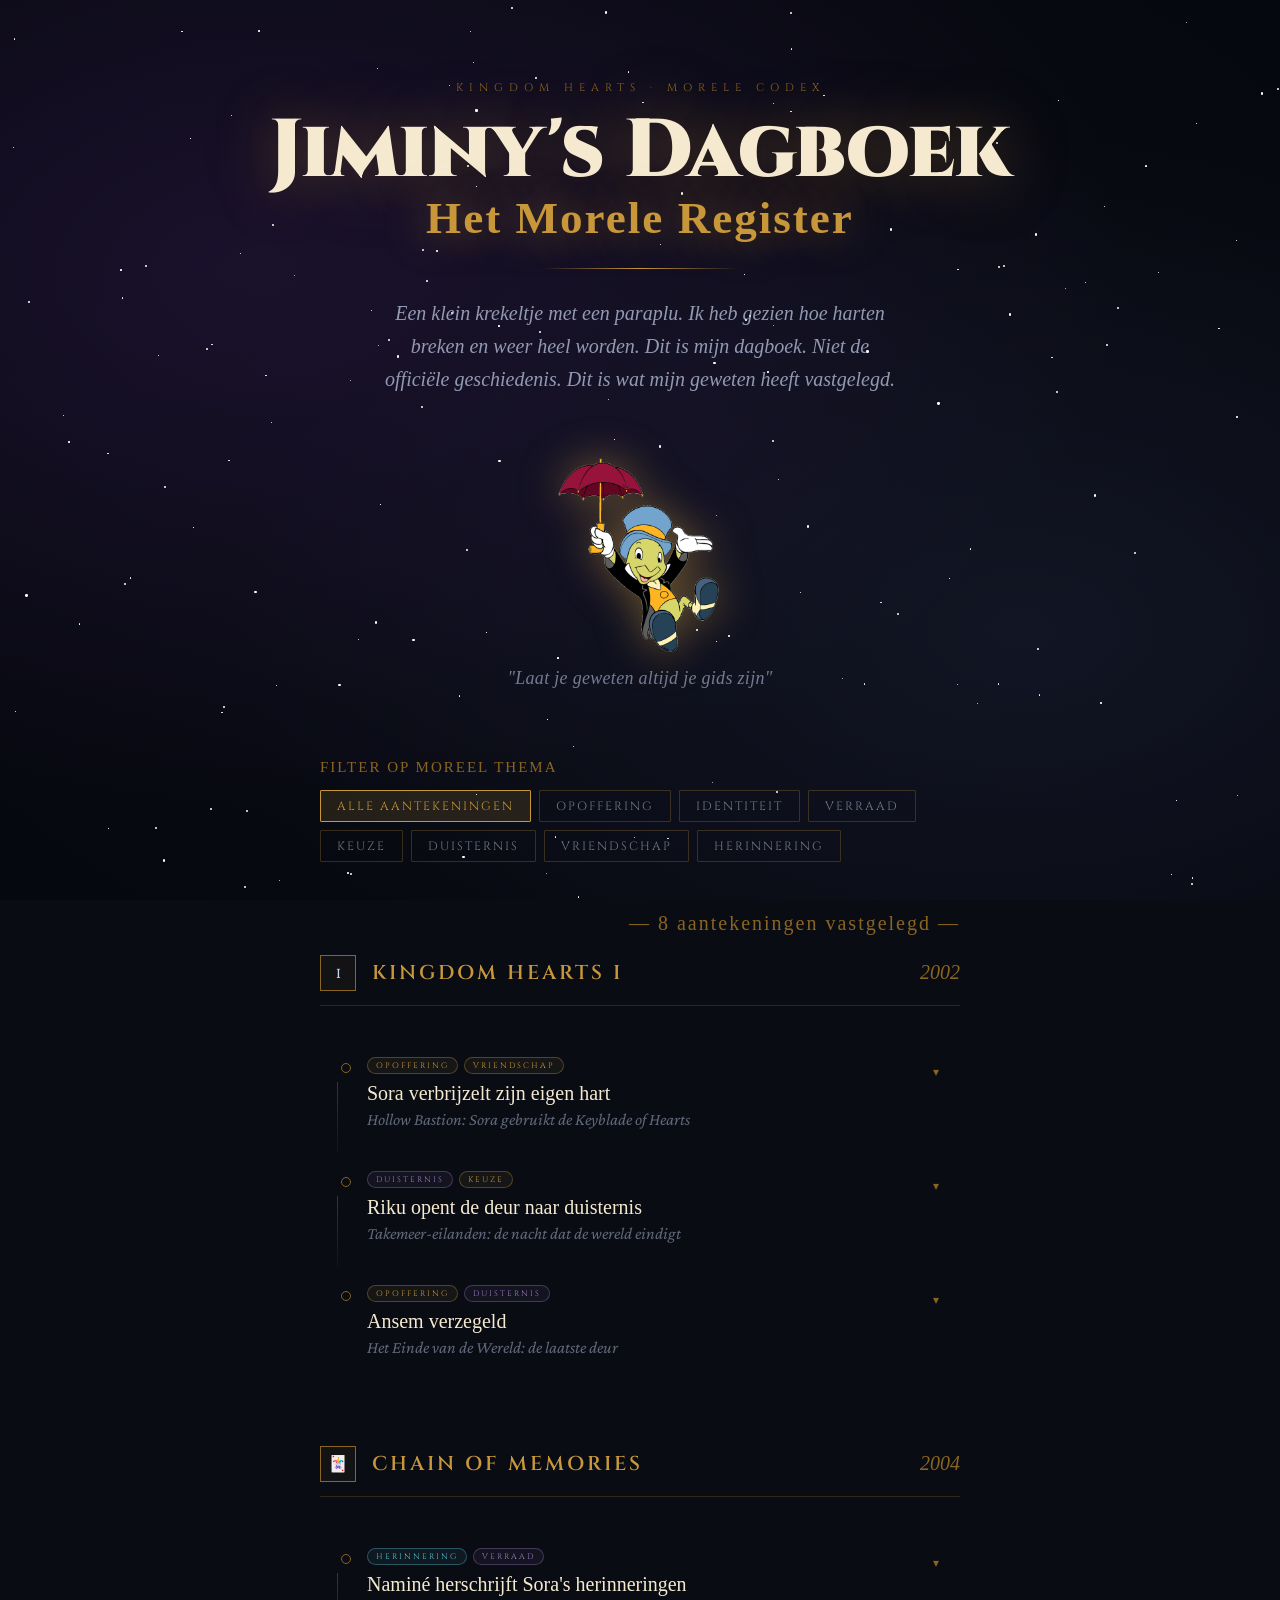
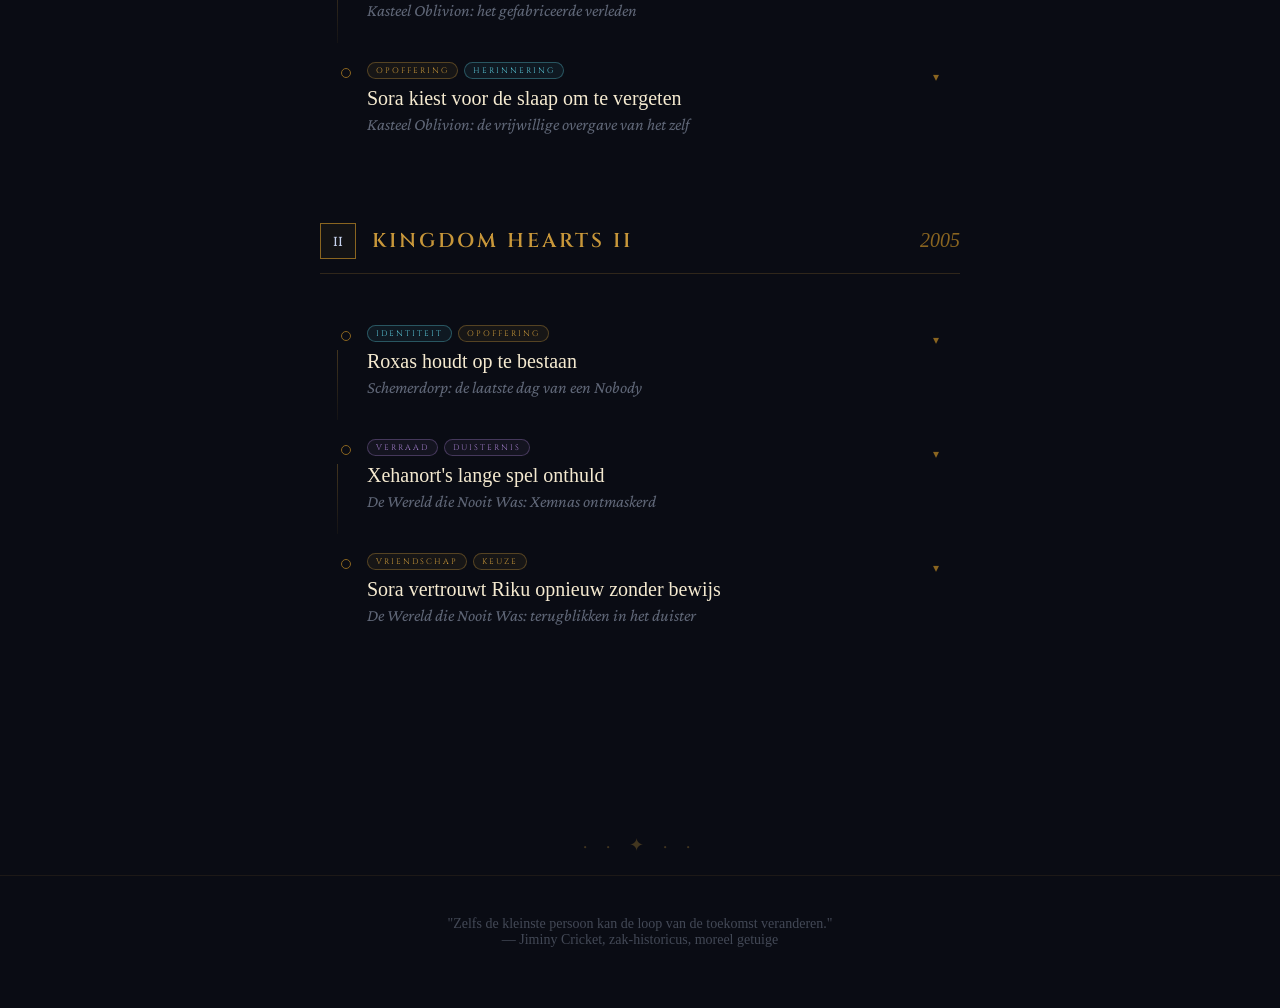
==== index.html @ d609609d "verbinding met pages + teksten aangepast" ====
<!DOCTYPE html>
<html lang="nl">
<head>
  <meta charset="UTF-8">
  <meta name="viewport" content="width=device-width, initial-scale=1.0">
  <title>Jiminy's Dagboek | Het Morele Register</title>
  <link rel="preconnect" href="https://fonts.googleapis.com" crossorigin>
  <link href="https://fonts.googleapis.com/css2?family=IM+Fell+English:ital@0;1&family=Cinzel:wght@400;600;900&family=Crimson+Pro:ital,wght@0,300;0,400;1,300;1,400&display=swap" rel="stylesheet">
  <link rel="stylesheet" href="stijl.css">
</head>
<body>

<!-- Sterrenveld -->
<div class="stars" id="stars" aria-hidden="true"></div>

<!-- Header -->
<header>
  <div class="header-deco">Kingdom Hearts · Morele Codex</div>
  <h1>Jiminy's Dagboek<em>Het Morele Register</em></h1>
  <div class="header-rule"></div>
  <p class="header-intro">
    Een klein krekeltje met een paraplu.
    Ik heb gezien hoe harten breken en weer heel worden.
    Dit is mijn dagboek. Niet de officiële geschiedenis. Dit is wat mijn geweten heeft vastgelegd.
  </p>
</header>

<!-- Jiminy figuur -->
<div class="jiminy-quote">
<img class="jiminy-figure" src="assets/jiminyumbrella.png" alt="Jiminy Cricket" aria-hidden="true">
  <p class="jiminy-speech">"Laat je geweten altijd je gids zijn"</p>
</div>

<!-- Filters -->
<nav class="filter-section" aria-label="Filter op moreel thema">
  <div class="filter-label" id="filter-label">Filter op moreel thema</div>
  <div class="filters" role="group" aria-labelledby="filter-label">
    <button class="filter-btn active" data-filter="all">Alle aantekeningen</button>
    <button class="filter-btn" data-filter="sacrifice">Opoffering</button>
    <button class="filter-btn" data-filter="identity">Identiteit</button>
    <button class="filter-btn" data-filter="betrayal">Verraad</button>
    <button class="filter-btn" data-filter="choice">Keuze</button>
    <button class="filter-btn" data-filter="darkness">Duisternis</button>
    <button class="filter-btn" data-filter="friendship">Vriendschap</button>
    <button class="filter-btn" data-filter="memory">Herinnering</button>
  </div>
</nav>

<!-- Tijdlijn -->
<main class="timeline-container">
  <div class="entry-count" id="entryCount" aria-live="polite"></div>

  <!-- ═══ KINGDOM HEARTS (2002) ═══ -->
  <section class="game-chapter" aria-label="Kingdom Hearts">
    <div class="game-title">
      <div class="game-icon" aria-hidden="true">I</div>
      <span class="game-name">Kingdom Hearts I</span>
      <span class="game-year">2002</span>
    </div>

    <article class="entry" data-tags="sacrifice,friendship,choice">
      <div class="entry-connector" aria-hidden="true"></div>
      <button class="entry-header" aria-expanded="false">
        <div class="entry-dot" aria-hidden="true"></div>
        <div class="entry-meta">
          <div class="entry-tags" aria-label="Thema's:">
            <span class="tag tag-sacrifice">Opoffering</span>
            <span class="tag tag-friendship">Vriendschap</span>
          </div>
          <div class="entry-title">Sora verbrijzelt zijn eigen hart</div>
          <div class="entry-subtitle">Hollow Bastion: Sora gebruikt de Keyblade of Hearts</div>
        </div>
        <div class="entry-arrow" aria-hidden="true">▾</div>
      </button>
      <div class="entry-body" hidden>
        <div class="entry-content">
          <blockquote class="journal-text">
            Hij deed het zonder aarzelen. Dreef het zwaard in zijn eigen borst
            om de harten binnenin te bevrijden, inclusief dat van Kairi.
            Ik kon hem niet tegenhouden, misschien had ik dat ook niet moeten proberen.
          </blockquote>
          <p class="analysis-label">Jiminy's morele analyse</p>
          <p class="analysis-text">
            De daad is een diepgaande omkering van het doel van de Keyblade. Het instrument van verovering
            dat tegen zijn eigen drager wordt gekeerd voor de bevrijding van anderen. Sora ruilt bewust
            zijn bestaan in voor het hart van Kairi, een keuze gedreven door liefde en niet door plicht.
            Er is geen aarzeling, wat op zichzelf al een morele uitspraak is. Wanneer geweten en gevoel
            perfect samenvallen, wordt overleg overbodig.
          </p>
          <div class="moral-weight">
            <span class="weight-label">Moreel gewicht</span>
            <div class="weight-bar-bg" role="progressbar" aria-valuenow="95" aria-valuemin="0" aria-valuemax="100" aria-label="Moreel gewicht: 95">
              <div class="weight-bar-fill" style="--weight: 95%"></div>
            </div>
            <span class="weight-value">95</span>
          </div>
        </div>
      </div>
    </article>

    <article class="entry" data-tags="darkness,choice,identity">
      <div class="entry-connector" aria-hidden="true"></div>
      <button class="entry-header" aria-expanded="false">
        <div class="entry-dot" aria-hidden="true"></div>
        <div class="entry-meta">
          <div class="entry-tags" aria-label="Thema's:">
            <span class="tag tag-darkness">Duisternis</span>
            <span class="tag tag-choice">Keuze</span>
          </div>
          <div class="entry-title">Riku opent de deur naar duisternis</div>
          <div class="entry-subtitle">Takemeer-eilanden: de nacht dat de wereld eindigt</div>
        </div>
        <div class="entry-arrow" aria-hidden="true">▾</div>
      </button>
      <div class="entry-body" hidden>
        <div class="entry-content">
          <blockquote class="journal-text">
            Hij wilde macht en de wereld voorbij zien. Maar willen en kiezen
            zijn verschillende dingen. Toen Riku die deur opende, overschreed hij een grens
            die geen enkele wens ongedaan kan maken.
          </blockquote>
          <p class="analysis-label">Jiminy's morele analyse</p>
          <p class="analysis-text">
            Riku's val is geen plotselinge corruptie, maar het gevolg van jarenlang gekoesterde afgunst
            en rusteloosheid. Hij gelooft oprecht dat hij beschermt wie hij liefheeft door
            sterk genoeg te worden om ertoe te doen. Kingdom Hearts stelt ons de vraag: is een daad slecht
            als de intentie liefde is? Riku's verhaal suggereert dat intentie de gevolgen niet vergoelijkt.
            De weg die gekozen wordt vormt de reiziger, ongeacht de bestemming die men voor ogen had.
          </p>
          <div class="moral-weight">
            <div class="weight-bar-bg" role="progressbar" aria-valuenow="82" aria-valuemin="0" aria-valuemax="100" aria-label="Moreel gewicht: 82">
              <div class="weight-bar-fill" style="--weight: 82%"></div>
            </div>
            <span class="weight-value">82</span>
          </div>
        </div>
      </div>
    </article>

    <article class="entry" data-tags="sacrifice,darkness">
      <div class="entry-connector" aria-hidden="true"></div>
      <button class="entry-header" aria-expanded="false">
        <div class="entry-dot" aria-hidden="true"></div>
        <div class="entry-meta">
          <div class="entry-tags" aria-label="Thema's:">
            <span class="tag tag-sacrifice">Opoffering</span>
            <span class="tag tag-darkness">Duisternis</span>
          </div>
          <div class="entry-title">Ansem verzegeld</div>
          <div class="entry-subtitle">Het Einde van de Wereld: de laatste deur</div>
        </div>
        <div class="entry-arrow" aria-hidden="true">▾</div>
      </button>
      <div class="entry-body" hidden>
        <div class="entry-content">
          <blockquote class="journal-text">
            Riku hield de deur van binnenuit vast zodat Sora en de Koning hem konden verzegelen.
            Ik zag hoe Sora zijn hand uitstak, maar hem niet kon redden. De deur sloot zich.
            Duisternis verzwolg hen beiden en toch was het een daad van licht.
          </blockquote>
          <p class="analysis-label">Jiminy's morele analyse</p>
          <p class="analysis-text">
            Het sluiten van de Deur naar Duisternis is een studie in verlossing door daad.
            Riku, wiens hele verhaal gekenmerkt werd door overgave aan het duister, verricht
            de zuiverste handeling van het verhaal: achterblijven zodat anderen kunnen leven.
            Mickey's aanwezigheid versterkt het thema zelfs in het diepste duister blijven
            kleine lichtjes branden. Opoffering heeft geen publiek nodig.
          </p>
          <div class="moral-weight">
            <span class="weight-label">Moreel gewicht</span>
            <div class="weight-bar-bg" role="progressbar" aria-valuenow="90" aria-valuemin="0" aria-valuemax="100" aria-label="Moreel gewicht: 90">
              <div class="weight-bar-fill" style="--weight: 90%"></div>
            </div>
            <span class="weight-value">90</span>
          </div>
        </div>
      </div>
    </article>
  </section>

  <!-- ═══ CHAIN OF MEMORIES (2004) ═══ -->
  <section class="game-chapter" aria-label="Chain of Memories">
    <div class="game-title">
      <div class="game-icon" aria-hidden="true">🃏</div>
      <span class="game-name">Chain of Memories</span>
      <span class="game-year">2004</span>
    </div>

    <article class="entry" data-tags="memory,identity,betrayal">
      <div class="entry-connector" aria-hidden="true"></div>
      <button class="entry-header" aria-expanded="false">
        <div class="entry-dot" aria-hidden="true"></div>
        <div class="entry-meta">
          <div class="entry-tags" aria-label="Thema's:">
            <span class="tag tag-memory">Herinnering</span>
            <span class="tag tag-betrayal">Verraad</span>
          </div>
          <div class="entry-title">Naminé herschrijft Sora's herinneringen</div>
          <div class="entry-subtitle">Kasteel Oblivion: het gefabriceerde verleden</div>
        </div>
        <div class="entry-arrow" aria-hidden="true">▾</div>
      </button>
      <div class="entry-body" hidden>
        <div class="entry-content">
          <blockquote class="journal-text">
            Mijn eigen dagboek is leeg. Pagina's die ik had gevuld, nu blanco.
            Ze had niet alleen zijn herinneringen meegenomen, maar ook de mijne.
            Een gewiste geschiedenis is een geschiedenis die nooit heeft bestaan.
            Of toch wel?
          </blockquote>
          <p class="analysis-label">Jiminy's morele analyse</p>
          <p class="analysis-text">
            Naminé's manipulatie stelt de donkerste vraag in Kingdom Hearts:
            als herinneringen het zelf definiëren, wat blijft er over wanneer ze worden vervalst?
            Sora's liefde voor Naminé voelt voor hem echt aan en is daarmee ook echt. De morele last
            ligt niet bij Sora, maar bij degenen die zijn vermogen tot vertrouwen als wapen gebruikten.
            Naminé koos hier zelf niet voor, wat schuld compliceert zonder haar te wissen.
          </p>
          <div class="moral-weight">
            <span class="weight-label">Moreel gewicht</span>
            <div class="weight-bar-bg" role="progressbar" aria-valuenow="88" aria-valuemin="0" aria-valuemax="100" aria-label="Moreel gewicht: 88">
              <div class="weight-bar-fill" style="--weight: 88%"></div>
            </div>
            <span class="weight-value">88</span>
          </div>
        </div>
      </div>
    </article>

    <article class="entry" data-tags="sacrifice,identity,memory">
      <div class="entry-connector" aria-hidden="true"></div>
      <button class="entry-header" aria-expanded="false">
        <div class="entry-dot" aria-hidden="true"></div>
        <div class="entry-meta">
          <div class="entry-tags" aria-label="Thema's:">
            <span class="tag tag-sacrifice">Opoffering</span>
            <span class="tag tag-memory">Herinnering</span>
          </div>
          <div class="entry-title">Sora kiest voor de slaap om te vergeten</div>
          <div class="entry-subtitle">Kasteel Oblivion: de vrijwillige overgave van het zelf</div>
        </div>
        <div class="entry-arrow" aria-hidden="true">▾</div>
      </button>
      <div class="entry-body" hidden>
        <div class="entry-content">
          <blockquote class="journal-text">
            Hij stemde ermee in. Wetende dat hij dit zou verliezen, mij zou verliezen,
            alles wat hij zojuist had doorleefd. Hij stemde ermee in, omdat het de enige
            manier was om terug te halen wat vroeger was afgenomen. Ik vind dat
            buitengewoon moedig. Of buitengewoon dwaas. Misschien allebei.
          </blockquote>
          <p class="analysis-label">Jiminy's morele analyse</p>
          <p class="analysis-text">
            Vrijwillig afstand doen van herinneringen en daarmee van identiteit om een
            eerdere versie van zichzelf te herstellen is een filosofisch paradox in het hart van
            Chain of Memories. Welke Sora verdient het te bestaan: degene die groeide door
            Kasteel Oblivion, of degene wiens oorspronkelijke banden worden hersteld?
            Sora's keuze impliceert dat gekozen relaties zwaarder wegen dan opgedane ervaringen.
            Dat wie we liefhebben meer telt dan wat we hebben doorstaan.
          </p>
          <div class="moral-weight">
            <span class="weight-label">Moreel gewicht</span>
            <div class="weight-bar-bg" role="progressbar" aria-valuenow="78" aria-valuemin="0" aria-valuemax="100" aria-label="Moreel gewicht: 78">
              <div class="weight-bar-fill" style="--weight: 78%"></div>
            </div>
            <span class="weight-value">78</span>
          </div>
        </div>
      </div>
    </article>
  </section>

  <!-- ═══ KINGDOM HEARTS II (2005) ═══ -->
  <section class="game-chapter" aria-label="Kingdom Hearts II">
    <div class="game-title">
      <div class="game-icon" aria-hidden="true">II</div>
      <span class="game-name">Kingdom Hearts II</span>
      <span class="game-year">2005</span>
    </div>

    <article class="entry" data-tags="identity,sacrifice,memory">
      <div class="entry-connector" aria-hidden="true"></div>
      <button class="entry-header" aria-expanded="false">
        <div class="entry-dot" aria-hidden="true"></div>
        <div class="entry-meta">
          <div class="entry-tags" aria-label="Thema's:">
            <span class="tag tag-identity">Identiteit</span>
            <span class="tag tag-sacrifice">Opoffering</span>
          </div>
          <div class="entry-title">Roxas houdt op te bestaan</div>
          <div class="entry-subtitle">Schemerdorp: de laatste dag van een Nobody</div>
        </div>
        <div class="entry-arrow" aria-hidden="true">▾</div>
      </button>
      <div class="entry-body" hidden>
        <div class="entry-content">
          <blockquote class="journal-text">
            Hij had een naam. Vrienden. Eén zomer. Een leven dat geen leugen was,
            ook al was het op een leugen gebouwd. En toen was het voorbij.
            Niet omdat hij de verkeerde keuze maakte, maar omdat Sora moest ontwaken.
          </blockquote>
          <p class="analysis-label">Jiminy's morele analyse</p>
          <p class="analysis-text">
            Roxas is de moreel meest ongemakkelijke figuur in ons verhaal, juist omdat hij
            onschuldig is. Hij vroeg er niet om geboren te worden, hij vroeg er niet om uitgewist te worden.
            Zijn ontbinding stelt een vraag die we nooit zouden kunnen beantwoorden:
            heeft een gecreëerd persoon gelijke rechten als een "echt" persoon?
            Roxas' zelfloze aanvaarding "Ik ben Sora's Nobody. Ik moet gaan."
            is ofwel diepgaand volwassen, ofwel het resultaat van een identiteit die zo volledig
            gekoloniseerd is door zijn oorsprong dat verzet hem nooit werkelijk ter beschikking stond.
          </p>
          <div class="moral-weight">
            <span class="weight-label">Moreel gewicht</span>
            <div class="weight-bar-bg" role="progressbar" aria-valuenow="93" aria-valuemin="0" aria-valuemax="100" aria-label="Moreel gewicht: 93">
              <div class="weight-bar-fill" style="--weight: 93%"></div>
            </div>
            <span class="weight-value">93</span>
          </div>
        </div>
      </div>
    </article>

    <article class="entry" data-tags="betrayal,darkness,identity">
      <div class="entry-connector" aria-hidden="true"></div>
      <button class="entry-header" aria-expanded="false">
        <div class="entry-dot" aria-hidden="true"></div>
        <div class="entry-meta">
          <div class="entry-tags" aria-label="Thema's:">
            <span class="tag tag-betrayal">Verraad</span>
            <span class="tag tag-darkness">Duisternis</span>
          </div>
          <div class="entry-title">Xehanort's lange spel onthuld</div>
          <div class="entry-subtitle">De Wereld die Nooit Was: Xemnas ontmaskerd</div>
        </div>
        <div class="entry-arrow" aria-hidden="true">▾</div>
      </button>
      <div class="entry-body" hidden>
        <div class="entry-content">
          <blockquote class="journal-text">
            Elk conflict, elke schaduw. Alle draden getrokken door dezelfde hand.
            Xehanort. Een man die menselijke harten als instrumenten behandelde
            en het wetenschap noemde. Het lot noemde. Ik noem het iets anders.
          </blockquote>
          <p class="analysis-label">Jiminy's morele analyse</p>
          <p class="analysis-text">
            Xehanort personificeert het gevaar van de ideoloog. Iemand die zo zeker is van
            zijn theorie over het universum dat individuele levens aanvaardbare bijkomende schade worden.
            Zijn experimenten op Ventus, Terra en Aqua, zijn orkestratie van de Keyblade-oorlog
            dit zijn geen daden van kwaad omwille van het kwaad, maar van absolute overtuiging.
            Kingdom Hearts betoogt consequent dat zekerheid zonder empathie de ware vorm van duisternis is.
          </p>
          <div class="moral-weight">
            <span class="weight-label">Moreel gewicht</span>
            <div class="weight-bar-bg" role="progressbar" aria-valuenow="97" aria-valuemin="0" aria-valuemax="100" aria-label="Moreel gewicht: 97">
              <div class="weight-bar-fill" style="--weight: 97%"></div>
            </div>
            <span class="weight-value">97</span>
          </div>
        </div>
      </div>
    </article>

    <article class="entry" data-tags="friendship,choice,sacrifice">
      <div class="entry-connector" aria-hidden="true"></div>
      <button class="entry-header" aria-expanded="false">
        <div class="entry-dot" aria-hidden="true"></div>
        <div class="entry-meta">
          <div class="entry-tags" aria-label="Thema's:">
            <span class="tag tag-friendship">Vriendschap</span>
            <span class="tag tag-choice">Keuze</span>
          </div>
          <div class="entry-title">Sora vertrouwt Riku opnieuw zonder bewijs</div>
          <div class="entry-subtitle">De Wereld die Nooit Was: terugblikken in het duister</div>
        </div>
        <div class="entry-arrow" aria-hidden="true">▾</div>
      </button>
      <div class="entry-body" hidden>
        <div class="entry-content">
          <blockquote class="journal-text">
            Hij herkende Riku, zelfs in het gezicht van Ansem.
            Niet met zijn ogen. Met zijn hart. Ik heb nog nooit iets meegemaakt
            dat tegelijk zo eenvoudig en zo moeilijk was.
          </blockquote>
          <p class="analysis-label">Jiminy's morele analyse</p>
          <p class="analysis-text">
            Sora's herkenning van Riku gehuld in Ansem's gedaante, op de plek van
            uiterste duisternis is de culminatie van de centrale morele stelling in ons verhaal.
            Het hart ziet wat de ogen niet kunnen zien. Het is een pleidooi voor
            vertrouwen als morele daad op zich, los van bewijs.
            In een verhaal vol manipulatie, valse schijn en gefabriceerde identiteiten
            wordt de keuze om in iemand te geloven neergezet als de hoogste uiting van licht.
          </p>
          <div class="moral-weight">
            <span class="weight-label">Moreel gewicht</span>
            <div class="weight-bar-bg" role="progressbar" aria-valuenow="72" aria-valuemin="0" aria-valuemax="100" aria-label="Moreel gewicht: 72">
              <div class="weight-bar-fill" style="--weight: 72%"></div>
            </div>
            <span class="weight-value">72</span>
          </div>
        </div>
      </div>
    </article>

  </section>

</main>

<div class="scroll-bottom" aria-hidden="true">· · ✦ · ·</div>

<footer>
  <p class="footer-text">
    "Zelfs de kleinste persoon kan de loop van de toekomst veranderen."<br>
    — Jiminy Cricket, zak-historicus, moreel getuige
  </p>
</footer>

<script>
  // ─── STERRENVELD ───
  const starsEl = document.getElementById('stars');
  const fragment = document.createDocumentFragment();

  for (let i = 0; i < 160; i++) {
    const star = document.createElement('div');
    star.className = 'star';
    const size = Math.random() * 2 + 0.5;
    star.style.cssText = [
      `left: ${Math.random() * 100}%`,
      `top: ${Math.random() * 100}%`,
      `width: ${size}px`,
      `height: ${size}px`,
      `--d: ${(Math.random() * 4 + 2).toFixed(1)}s`,
      `--delay: ${(Math.random() * 6).toFixed(1)}s`,
      `--min: ${(Math.random() * 0.15 + 0.03).toFixed(2)}`,
      `--max: ${(Math.random() * 0.6 + 0.2).toFixed(2)}`,
    ].join(';');
    fragment.appendChild(star);
  }
  starsEl.appendChild(fragment);

  // ─── TELLER: automatisch tellen bij laden ───
  const allEntries = document.querySelectorAll('.entry');
  document.getElementById('entryCount').textContent =
    `— ${allEntries.length} aantekeningen vastgelegd —`;

  // ─── ACCORDION ───
  document.querySelectorAll('.entry-header').forEach(header => {
    header.addEventListener('click', () => {
      const entry = header.closest('.entry');
      const body  = entry.querySelector('.entry-body');
      const isOpen = entry.classList.contains('open');

      // Sluit alle andere open entries
      document.querySelectorAll('.entry.open').forEach(openEntry => {
        openEntry.classList.remove('open');
        openEntry.querySelector('.entry-header').setAttribute('aria-expanded', 'false');
        openEntry.querySelector('.entry-body').hidden = true;
      });

      // Zet de geklikte entry aan of uit
      if (!isOpen) {
        entry.classList.add('open');
        header.setAttribute('aria-expanded', 'true');
        body.hidden = false;
      }
    });
  });

  // ─── SCROLL REVEAL ───
  const observer = new IntersectionObserver((entries) => {
    entries.forEach((e, i) => {
      if (e.isIntersecting) {
        setTimeout(() => e.target.classList.add('visible'), i * 80);
        observer.unobserve(e.target);
      }
    });
  }, { threshold: 0.1, rootMargin: '0px 0px -30px 0px' });

  allEntries.forEach(e => observer.observe(e));

  // ─── FILTERS ───
  const themaLabels = {
    sacrifice:  'opoffering',
    identity:   'identiteit',
    betrayal:   'verraad',
    choice:     'keuze',
    darkness:   'duisternis',
    friendship: 'vriendschap',
    memory:     'herinnering',
  };

  document.querySelectorAll('.filter-btn').forEach(btn => {
    btn.addEventListener('click', () => {
      document.querySelectorAll('.filter-btn').forEach(b => b.classList.remove('active'));
      btn.classList.add('active');

      const filter = btn.dataset.filter;
      let count = 0;

      allEntries.forEach(entry => {
        const tags = entry.dataset.tags.split(',');
        const show = filter === 'all' || tags.includes(filter);
        entry.hidden = !show;
        if (show) {
          count++;
        } else {
          // Sluit verborgen entries netjes af
          entry.classList.remove('open');
          entry.querySelector('.entry-header').setAttribute('aria-expanded', 'false');
          entry.querySelector('.entry-body').hidden = true;
        }
      });

      document.getElementById('entryCount').textContent = filter === 'all'
        ? `— ${count} aantekeningen vastgelegd —`
        : `— ${count} aantekening${count === 1 ? '' : 'en'} over thema: ${themaLabels[filter]} —`;
    });
  });
</script>
</body>
</html>
---- stijl.css ----
/* ═══════════════════════════════════════
   Jiminy's Dagboek — Het Morele Register
   Stylesheet
   ═══════════════════════════════════════ */

/* ─── CSS VARIABELEN ─── */
:root {
  /* Kleuren */
  --ink:               #1a1409;
  --parchment:         #f5ead0;
  --parchment-dark:    #e8d9b5;
  --parchment-shadow:  #c9b48a;
  --night:             #0a0c14;
  --deep:              #0f1220;
  --midnight:          #141828;
  --starlight:         #c8d4f0;

  /* Goud (kleur + RGB voor alpha-gebruik) */
  --gold:              #c8973a;
  --gold-dim:          #8a6520;
  --gold-rgb:          200, 151, 58;
  --light-gold:        rgba(200, 151, 58, 0.15);

  /* Thema-accentkleuren (kleur + RGB voor alpha-gebruik) */
  --aqua:              #5bc8d8;
  --aqua-rgb:          91, 200, 216;
  --violet:            #a07cc8;
  --violet-rgb:        160, 124, 200;

  /* Overig */
  --accent-red:        #8b2020;
  --scroll-width:      680px;
}

/* ─── RESET ─── */
*, *::before, *::after {
  margin: 0;
  padding: 0;
  box-sizing: border-box;
}

html {
  scroll-behavior: smooth;
}

body {
  background-color: var(--night);
  color: var(--starlight);
  font-family: 'Crimson Pro', Georgia, serif;
  min-height: 100vh;
  overflow-x: hidden;
}

/* ─── STERRENVELD ACHTERGROND ─── */
body::before {
  content: '';
  position: fixed;
  inset: 0;
  background:
    radial-gradient(ellipse at 20% 30%, rgba(61, 31, 94, 0.35) 0%, transparent 60%),
    radial-gradient(ellipse at 80% 70%, rgba(20, 24, 40, 0.8)  0%, transparent 55%),
    radial-gradient(ellipse at 50% 50%, #0a0c14 0%, #06080f 100%);
  pointer-events: none;
  z-index: 0;
}

.stars {
  position: fixed;
  inset: 0;
  pointer-events: none;
  z-index: 0;
  overflow: hidden;
}

.star {
  position: absolute;
  border-radius: 50%;
  background: white;
  animation: twinkle var(--d, 3s) ease-in-out infinite alternate;
  animation-delay: var(--delay, 0s);
}

@keyframes twinkle {
  from { opacity: var(--min, 0.1); transform: scale(1); }
  to   { opacity: var(--max, 0.8); transform: scale(1.3); }
}

/* ─── HEADER ─── */
header {
  position: relative;
  z-index: 10;
  text-align: center;
  padding: 80px 20px 60px;
}

.header-deco {
  font-family: 'Cinzel', serif;
  font-size: 11px;
  letter-spacing: 6px;
  color: var(--gold-dim);
  text-transform: uppercase;
  margin-bottom: 18px;
  opacity: 0;
  animation: fadeUp 1s ease 0.3s forwards;
}

h1 {
  font-family: 'Cinzel', serif;
  font-weight: 900;
  font-size: clamp(42px, 8vw, 82px);
  line-height: 0.95;
  letter-spacing: -1px;
  color: var(--parchment);
  text-shadow:
    0 0 60px  rgba(var(--gold-rgb), 0.4),
    0 0 120px rgba(var(--gold-rgb), 0.15);
  opacity: 0;
  animation: fadeUp 1.2s ease 0.5s forwards;
}

h1 em {
  font-family: 'IM Fell English', serif;
  font-style: normal;
  font-size: 0.55em;
  display: block;
  color: var(--gold);
  letter-spacing: 2px;
  margin-top: 6px;
  text-shadow: 0 0 40px rgba(var(--gold-rgb), 0.6);
}

.header-rule {
  width: 200px;
  height: 1px;
  background: linear-gradient(90deg, transparent, var(--gold), transparent);
  margin: 28px auto;
  opacity: 0;
  animation: fadeUp 1s ease 0.9s forwards;
}

.header-intro {
  max-width: 520px;
  margin: 0 auto;
  font-family: 'IM Fell English', serif;
  font-style: italic;
  font-size: 20px;
  line-height: 1.65;
  color: rgba(200, 212, 240, 0.7);
  opacity: 0;
  animation: fadeUp 1s ease 1.1s forwards;
}

/* ─── JIMINY FIGUUR ─── */
.jiminy-quote {
  position: relative;
  z-index: 10;
  max-width: 520px;
  margin: 0 auto 70px;
  text-align: center;
  padding: 0 20px;
  opacity: 0;
  animation: fadeUp 1s ease 1.4s forwards;
}

.jiminy-figure {
  display: block;
  width: auto;
  height: 200px;
  margin: 0 auto 12px;
  object-fit: contain;
  filter: drop-shadow(0 0 20px rgba(var(--gold-rgb), 0.5));
  animation: float 4s ease-in-out infinite;
}

@keyframes float {
  0%, 100% { transform: translateY(0); }
  50%       { transform: translateY(-8px); }
}

.jiminy-speech {
  font-family: 'IM Fell English', serif;
  font-style: italic;
  font-size: 18px;
  color: rgba(200, 212, 240, 0.55);
  letter-spacing: 0.3px;
}

/* ─── FILTERBALK ─── */
.filter-section {
  position: relative;
  z-index: 10;
  max-width: var(--scroll-width);
  margin: 0 auto 50px;
  padding: 0 20px;
  opacity: 0;
  animation: fadeUp 1s ease 1.6s forwards;
}

.filter-label {
  font-family: 'IM Fell English', serif;
  font-size: 15px;
  letter-spacing: 2px;
  color: var(--gold-dim);
  text-transform: uppercase;
  margin-bottom: 14px;
}

.filters {
  display: flex;
  flex-wrap: wrap;
  gap: 8px;
}

.filter-btn {
  background: transparent;
  border: 1px solid rgba(var(--gold-rgb), 0.25);
  color: rgba(200, 212, 240, 0.55);
  font-family: 'Cinzel', serif;
  font-size: 12px;
  letter-spacing: 2px;
  text-transform: uppercase;
  padding: 7px 16px;
  cursor: pointer;
  transition: all 0.25s ease;
  border-radius: 1px;
}

.filter-btn:hover,
.filter-btn.active {
  background: var(--light-gold);
  border-color: var(--gold);
  color: var(--gold);
}

/* ─── TIJDLIJN ─── */
.timeline-container {
  position: relative;
  z-index: 10;
  max-width: var(--scroll-width);
  margin: 0 auto;
  padding: 0 20px 100px;
}

.game-chapter {
  margin-bottom: 70px;
}

.game-title {
  display: flex;
  align-items: center;
  gap: 16px;
  margin-bottom: 32px;
  padding-bottom: 14px;
  border-bottom: 1px solid rgba(var(--gold-rgb), 0.2);
}

.game-icon {
  width: 36px;
  height: 36px;
  border: 1px solid var(--gold-dim);
  display: flex;
  align-items: center;
  justify-content: center;
  font-size: 16px;
  flex-shrink: 0;
  background: rgba(var(--gold-rgb), 0.05);
}

.game-name {
  font-family: 'Cinzel', serif;
  font-size: 20px;
  font-weight: 600;
  letter-spacing: 3px;
  color: var(--gold);
  text-transform: uppercase;
}

.game-year {
  font-family: 'IM Fell English', serif;
  font-style: italic;
  font-size: 20px;
  color: var(--gold-dim);
  margin-left: auto;
}

/* ─── AANTEKENING ─── */
.entry {
  position: relative;
  margin-bottom: 4px;
  opacity: 0;
  transform: translateX(-20px);
  transition: opacity 0.5s ease, transform 0.5s ease;
}

.entry.visible {
  opacity: 1;
  transform: translateX(0);
}

.entry-connector {
  position: absolute;
  left: 17px;
  top: 44px;
  bottom: -4px;
  width: 1px;
  background: linear-gradient(180deg, rgba(var(--gold-rgb), 0.3), rgba(var(--gold-rgb), 0.05));
  pointer-events: none;
}

.entry:last-child .entry-connector {
  display: none;
}

.entry-header {
  width: 100%;
  display: flex;
  align-items: flex-start;
  gap: 16px;
  cursor: pointer;
  padding: 18px 20px;
  border: 1px solid transparent;
  border-radius: 2px;
  background: transparent;
  color: inherit;
  font: inherit;
  text-align: left;
  transition: background 0.25s ease, border-color 0.25s ease;
  position: relative;
}

.entry-header:hover {
  background: rgba(var(--gold-rgb), 0.04);
  border-color: rgba(var(--gold-rgb), 0.15);
}

.entry.open .entry-header {
  background: rgba(var(--gold-rgb), 0.06);
  border-color: rgba(var(--gold-rgb), 0.25);
  border-bottom: none;
  border-radius: 2px 2px 0 0;
}

.entry-dot {
  width: 10px;
  height: 10px;
  border-radius: 50%;
  border: 1.5px solid var(--gold-dim);
  background: var(--night);
  flex-shrink: 0;
  margin-top: 6px;
  transition: background 0.25s ease, border-color 0.25s ease, box-shadow 0.25s ease;
  position: relative;
  z-index: 2;
}

.entry.open .entry-dot,
.entry-header:hover .entry-dot {
  background: var(--gold);
  border-color: var(--gold);
  box-shadow: 0 0 12px rgba(var(--gold-rgb), 0.6);
}

.entry-meta {
  flex: 1;
  min-width: 0;
}

.entry-tags {
  display: flex;
  flex-wrap: wrap;
  gap: 6px;
  margin-bottom: 6px;
}

.tag {
  font-family: 'Cinzel', serif;
  font-size: 8px;
  letter-spacing: 2px;
  text-transform: uppercase;
  padding: 2px 8px;
  border-radius: 20px;
  border: 1px solid;
}

/* Goud: opoffering, keuze, vriendschap */
.tag-sacrifice,
.tag-choice,
.tag-friendship {
  color: var(--gold);
  border-color: rgba(var(--gold-rgb), 0.35);
  background: rgba(var(--gold-rgb), 0.07);
}

/* Aqua: identiteit, herinnering */
.tag-identity,
.tag-memory {
  color: var(--aqua);
  border-color: rgba(var(--aqua-rgb), 0.35);
  background: rgba(var(--aqua-rgb), 0.07);
}

/* Violet: verraad, duisternis */
.tag-betrayal,
.tag-darkness {
  color: var(--violet);
  border-color: rgba(var(--violet-rgb), 0.35);
  background: rgba(var(--violet-rgb), 0.07);
}

.entry-title {
  font-family: 'IM Fell English', serif;
  font-size: 20px;
  color: var(--parchment);
  line-height: 1.3;
  margin-bottom: 4px;
}

.entry-subtitle {
  font-family: 'Crimson Pro', serif;
  font-style: italic;
  font-size: 17px;
  color: rgba(200, 212, 240, 0.45);
}

.entry-arrow {
  color: var(--gold-dim);
  font-size: 12px;
  margin-top: 8px;
  transition: transform 0.3s ease, color 0.3s ease;
  flex-shrink: 0;
}

.entry.open .entry-arrow {
  transform: rotate(180deg);
  color: var(--gold);
}

/* ─── AANTEKENING INHOUD ─── */
.entry-body {
  /* Verbergen via `hidden` attribuut (gezet in JS), animatie via max-height */
  max-height: 0;
  overflow: hidden;
  transition: max-height 0.5s cubic-bezier(0.4, 0, 0.2, 1);
}

/* Overschrijf het `hidden` display-gedrag zodat de animatie werkt */
.entry-body[hidden] {
  display: block;
  max-height: 0;
}

.entry.open .entry-body {
  max-height: 800px;
}

.entry-content {
  border: 1px solid rgba(var(--gold-rgb), 0.25);
  border-top: none;
  border-radius: 0 0 2px 2px;
  padding: 24px 24px 24px 46px;
  background: rgba(10, 12, 20, 0.6);
  position: relative;
  overflow: hidden;
}

.entry-content::before {
  content: '';
  position: absolute;
  left: 0;
  top: 0;
  bottom: 0;
  width: 3px;
  background: linear-gradient(180deg, var(--gold), transparent);
  opacity: 0.4;
}

.journal-text {
  font-family: 'IM Fell English', serif;
  font-size: 15.5px;
  line-height: 1.75;
  color: var(--parchment-shadow);
  margin-bottom: 18px;
  padding: 14px 16px;
  background: rgba(var(--gold-rgb), 0.05);
  border: 1px solid rgba(var(--gold-rgb), 0.12);
  border-radius: 1px;
  position: relative;
}

.journal-text::before {
  content: '"';
  font-family: 'Cinzel', serif;
  font-size: 48px;
  color: rgba(var(--gold-rgb), 0.2);
  position: absolute;
  top: -6px;
  left: 8px;
  line-height: 1;
}

.analysis-label {
  font-family: 'Cinzel', serif;
  font-size: 9px;
  letter-spacing: 3px;
  color: var(--gold-dim);
  text-transform: uppercase;
  margin-bottom: 8px;
}

.analysis-text {
  font-family: 'Crimson Pro', Georgia, serif;
  font-size: 16px;
  line-height: 1.7;
  color: rgba(200, 212, 240, 0.75);
}

.moral-weight {
  display: flex;
  align-items: center;
  gap: 10px;
  margin-top: 20px;
  padding-top: 16px;
  border-top: 1px solid rgba(var(--gold-rgb), 0.1);
}

.weight-label {
  font-family: 'Cinzel', serif;
  font-size: 9px;
  letter-spacing: 2px;
  color: var(--gold-dim);
  text-transform: uppercase;
  white-space: nowrap;
}

.weight-bar-bg {
  flex: 1;
  height: 3px;
  background: rgba(255, 255, 255, 0.06);
  border-radius: 2px;
  overflow: hidden;
}

.weight-bar-fill {
  height: 100%;
  border-radius: 2px;
  background: linear-gradient(90deg, #3d6b8a, #a070c8, #c87070);
  transition: width 0.8s cubic-bezier(0.4, 0, 0.2, 1) 0.2s;
  width: 0%;
}

.entry.open .weight-bar-fill {
  width: var(--weight, 50%);
}

.weight-value {
  font-family: 'Cinzel', serif;
  font-size: 10px;
  color: var(--gold);
  min-width: 30px;
  text-align: right;
}

/* ─── SCROLL DECORATIE ─── */
.scroll-bottom {
  text-align: center;
  font-size: 18px;
  color: rgba(var(--gold-rgb), 0.3);
  letter-spacing: 8px;
  padding: 20px;
  position: relative;
  z-index: 10;
}

/* ─── TELLER ─── */
.entry-count {
  font-family: 'IM Fell English', serif;
  font-size: 20px;
  letter-spacing: 2px;
  color: var(--gold-dim);
  text-align: right;
  margin-bottom: 20px;
}

/* ─── FOOTER ─── */
footer {
  position: relative;
  z-index: 10;
  text-align: center;
  padding: 40px 20px 60px;
  border-top: 1px solid rgba(var(--gold-rgb), 0.1);
}

.footer-text {
  font-family: 'IM Fell English', serif;
  font-size: 14px;
  color: rgba(200, 212, 240, 0.3);
}

/* ─── ANIMATIES ─── */
@keyframes fadeUp {
  from { opacity: 0; transform: translateY(16px); }
  to   { opacity: 1; transform: translateY(0); }
}

/* ─── RESPONSIEF ─── */
@media (max-width: 600px) {
  .entry-content { padding-left: 20px; }
  .game-year     { display: none; }
}
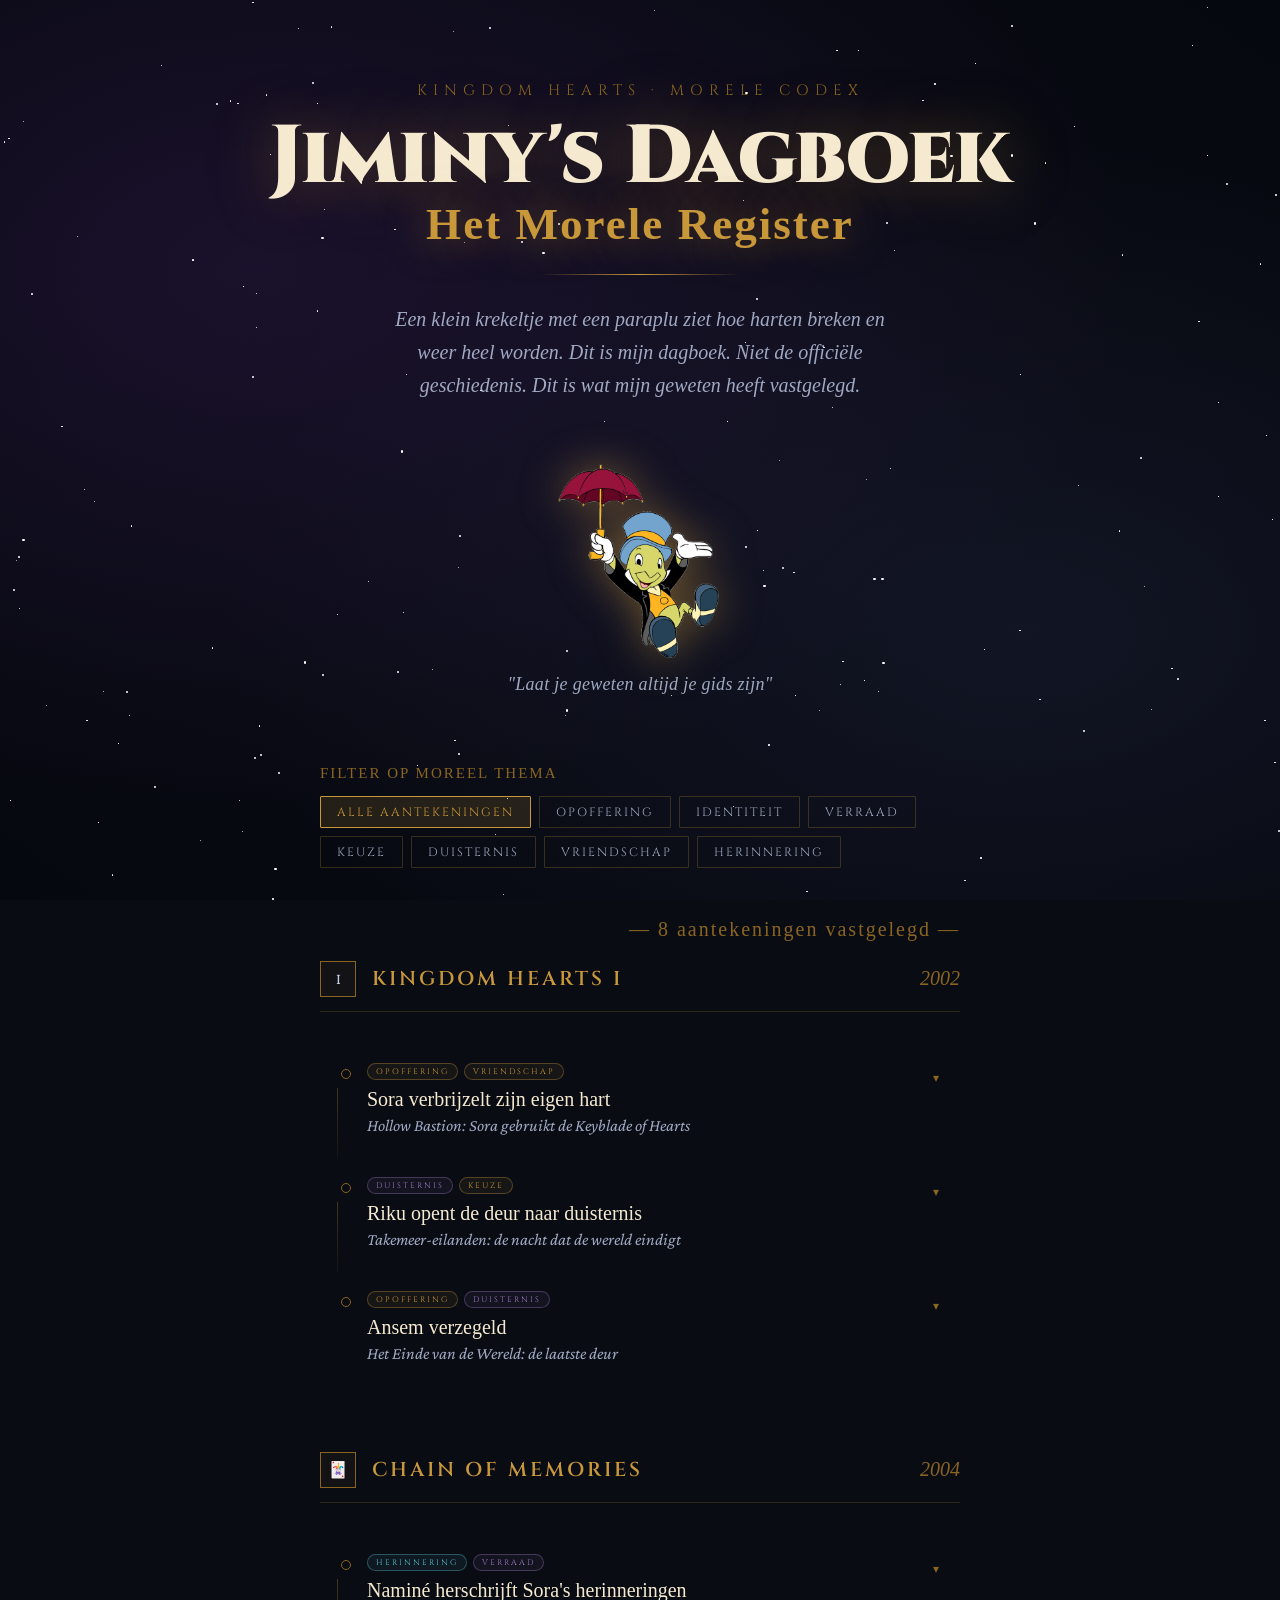
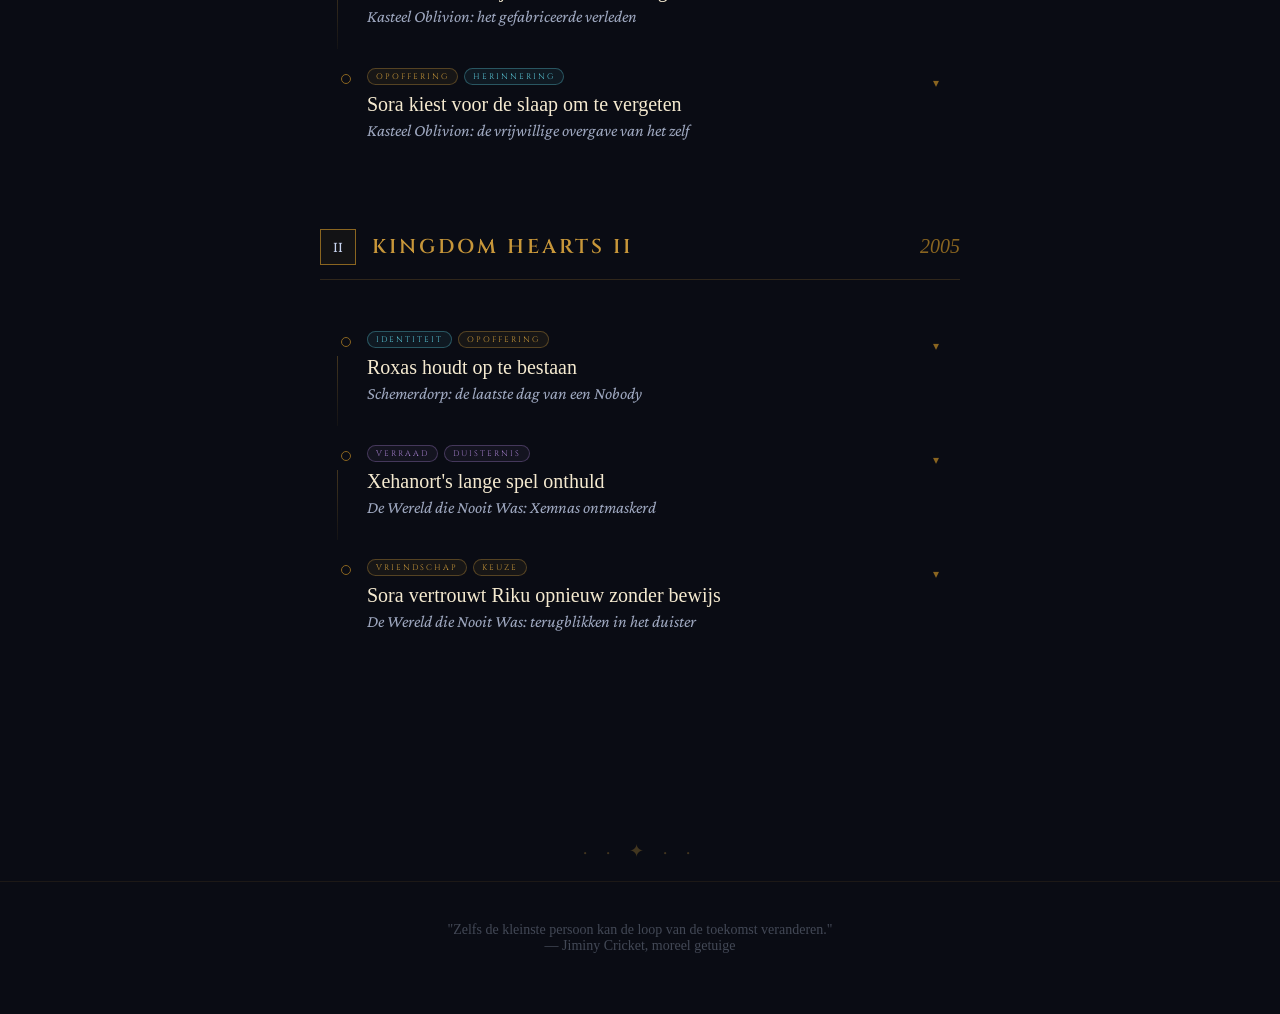
==== commit ed5a9f08: "leesbaarheid teksten" ====
--- a/index.html
+++ b/index.html
@@ -19,8 +19,8 @@
   <h1>Jiminy's Dagboek<em>Het Morele Register</em></h1>
   <div class="header-rule"></div>
   <p class="header-intro">
-    Een klein krekeltje met een paraplu.
-    Ik heb gezien hoe harten breken en weer heel worden.
+    Een klein krekeltje met een paraplu ziet
+    hoe harten breken en weer heel worden.
     Dit is mijn dagboek. Niet de officiële geschiedenis. Dit is wat mijn geweten heeft vastgelegd.
   </p>
 </header>
@@ -410,7 +410,7 @@
 <footer>
   <p class="footer-text">
     "Zelfs de kleinste persoon kan de loop van de toekomst veranderen."<br>
-    — Jiminy Cricket, zak-historicus, moreel getuige
+    — Jiminy Cricket, moreel getuige
   </p>
 </footer>
 
--- a/stijl.css
+++ b/stijl.css
@@ -95,7 +95,7 @@
 
 .header-deco {
   font-family: 'Cinzel', serif;
-  font-size: 11px;
+  font-size: 15px;
   letter-spacing: 6px;
   color: var(--gold-dim);
   text-transform: uppercase;
@@ -145,7 +145,7 @@
   font-style: italic;
   font-size: 20px;
   line-height: 1.65;
-  color: rgba(200, 212, 240, 0.7);
+  color: rgba(200, 212, 240, 0.78);
   opacity: 0;
   animation: fadeUp 1s ease 1.1s forwards;
 }
@@ -181,7 +181,7 @@
   font-family: 'IM Fell English', serif;
   font-style: italic;
   font-size: 18px;
-  color: rgba(200, 212, 240, 0.55);
+  color: rgba(200, 212, 240, 0.78);
   letter-spacing: 0.3px;
 }
 
@@ -214,7 +214,7 @@
 .filter-btn {
   background: transparent;
   border: 1px solid rgba(var(--gold-rgb), 0.25);
-  color: rgba(200, 212, 240, 0.55);
+  color: rgba(200, 212, 240, 0.78);
   font-family: 'Cinzel', serif;
   font-size: 12px;
   letter-spacing: 2px;
@@ -419,7 +419,7 @@
   font-family: 'Crimson Pro', serif;
   font-style: italic;
   font-size: 17px;
-  color: rgba(200, 212, 240, 0.45);
+  color: rgba(200, 212, 240, 0.78);
 }
 
 .entry-arrow {
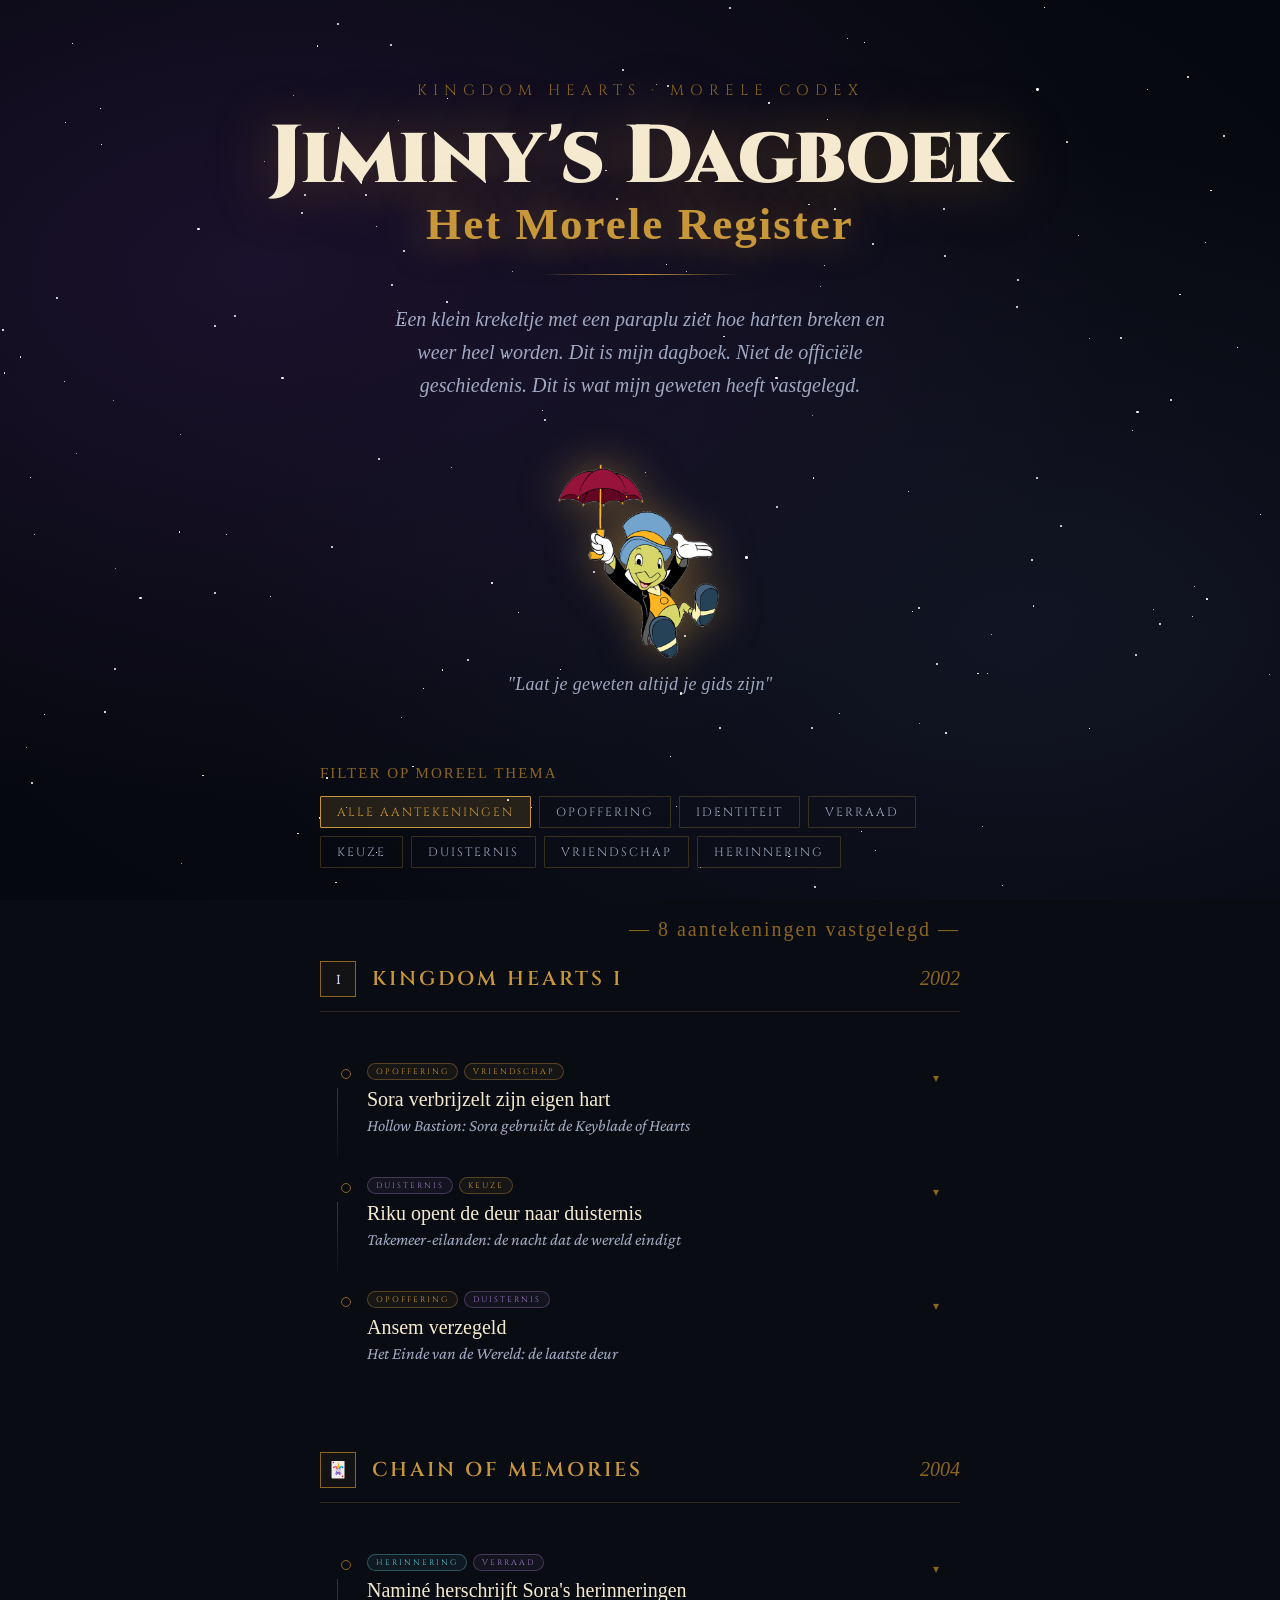
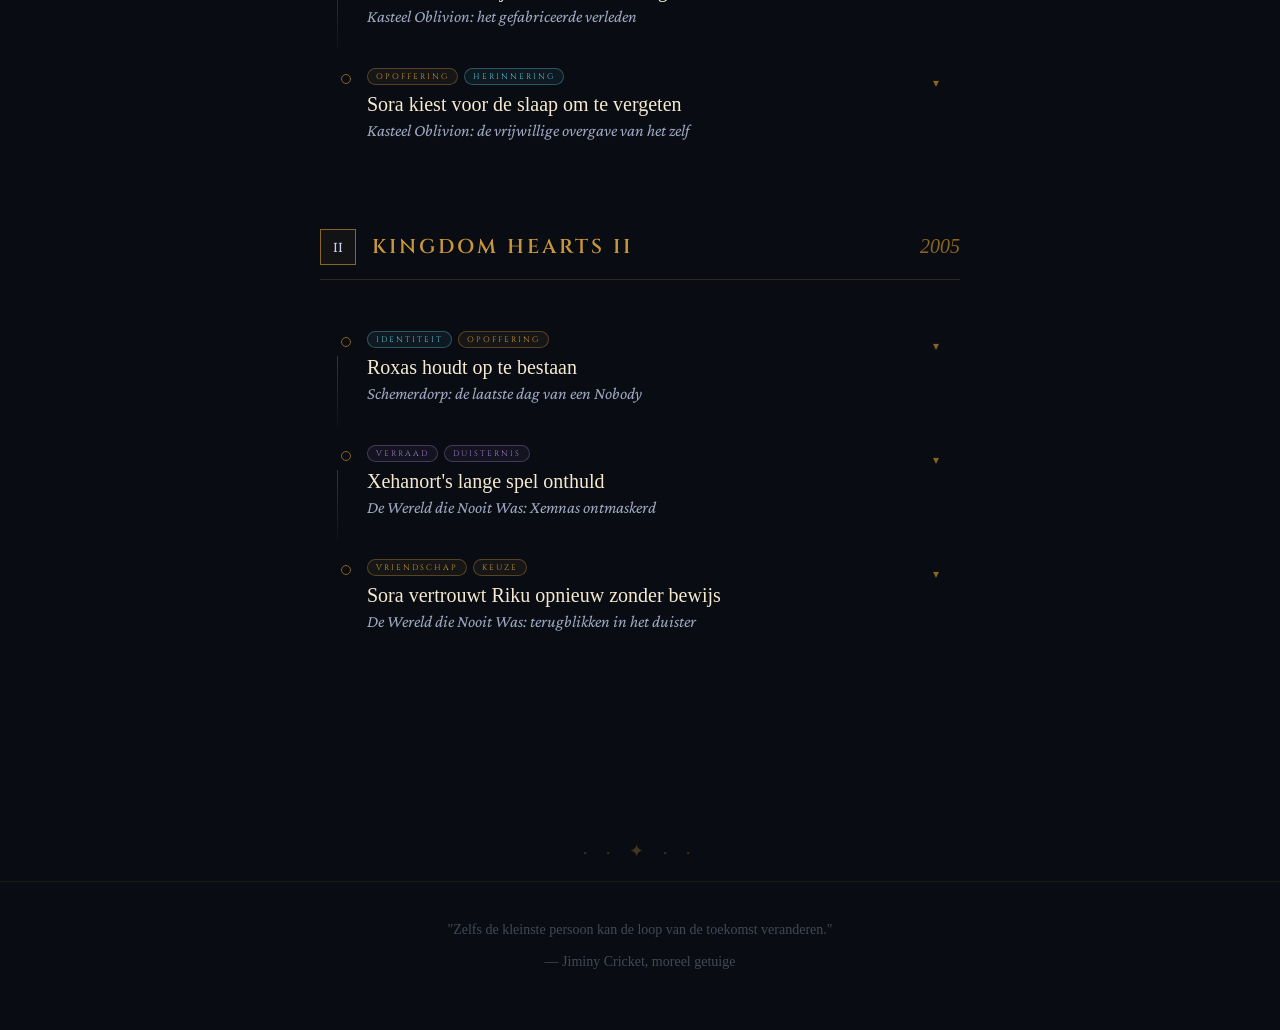
==== commit e9af9fdf: "kleuren aangepast voor leesbaarheid" ====
--- a/index.html
+++ b/index.html
@@ -410,6 +410,7 @@
 <footer>
   <p class="footer-text">
     "Zelfs de kleinste persoon kan de loop van de toekomst veranderen."<br>
+    <br>
     — Jiminy Cricket, moreel getuige
   </p>
 </footer>
--- a/stijl.css
+++ b/stijl.css
@@ -511,7 +511,7 @@
   font-family: 'Crimson Pro', Georgia, serif;
   font-size: 16px;
   line-height: 1.7;
-  color: rgba(200, 212, 240, 0.75);
+  color: rgba(200, 212, 240, 0.78);
 }
 
 .moral-weight {
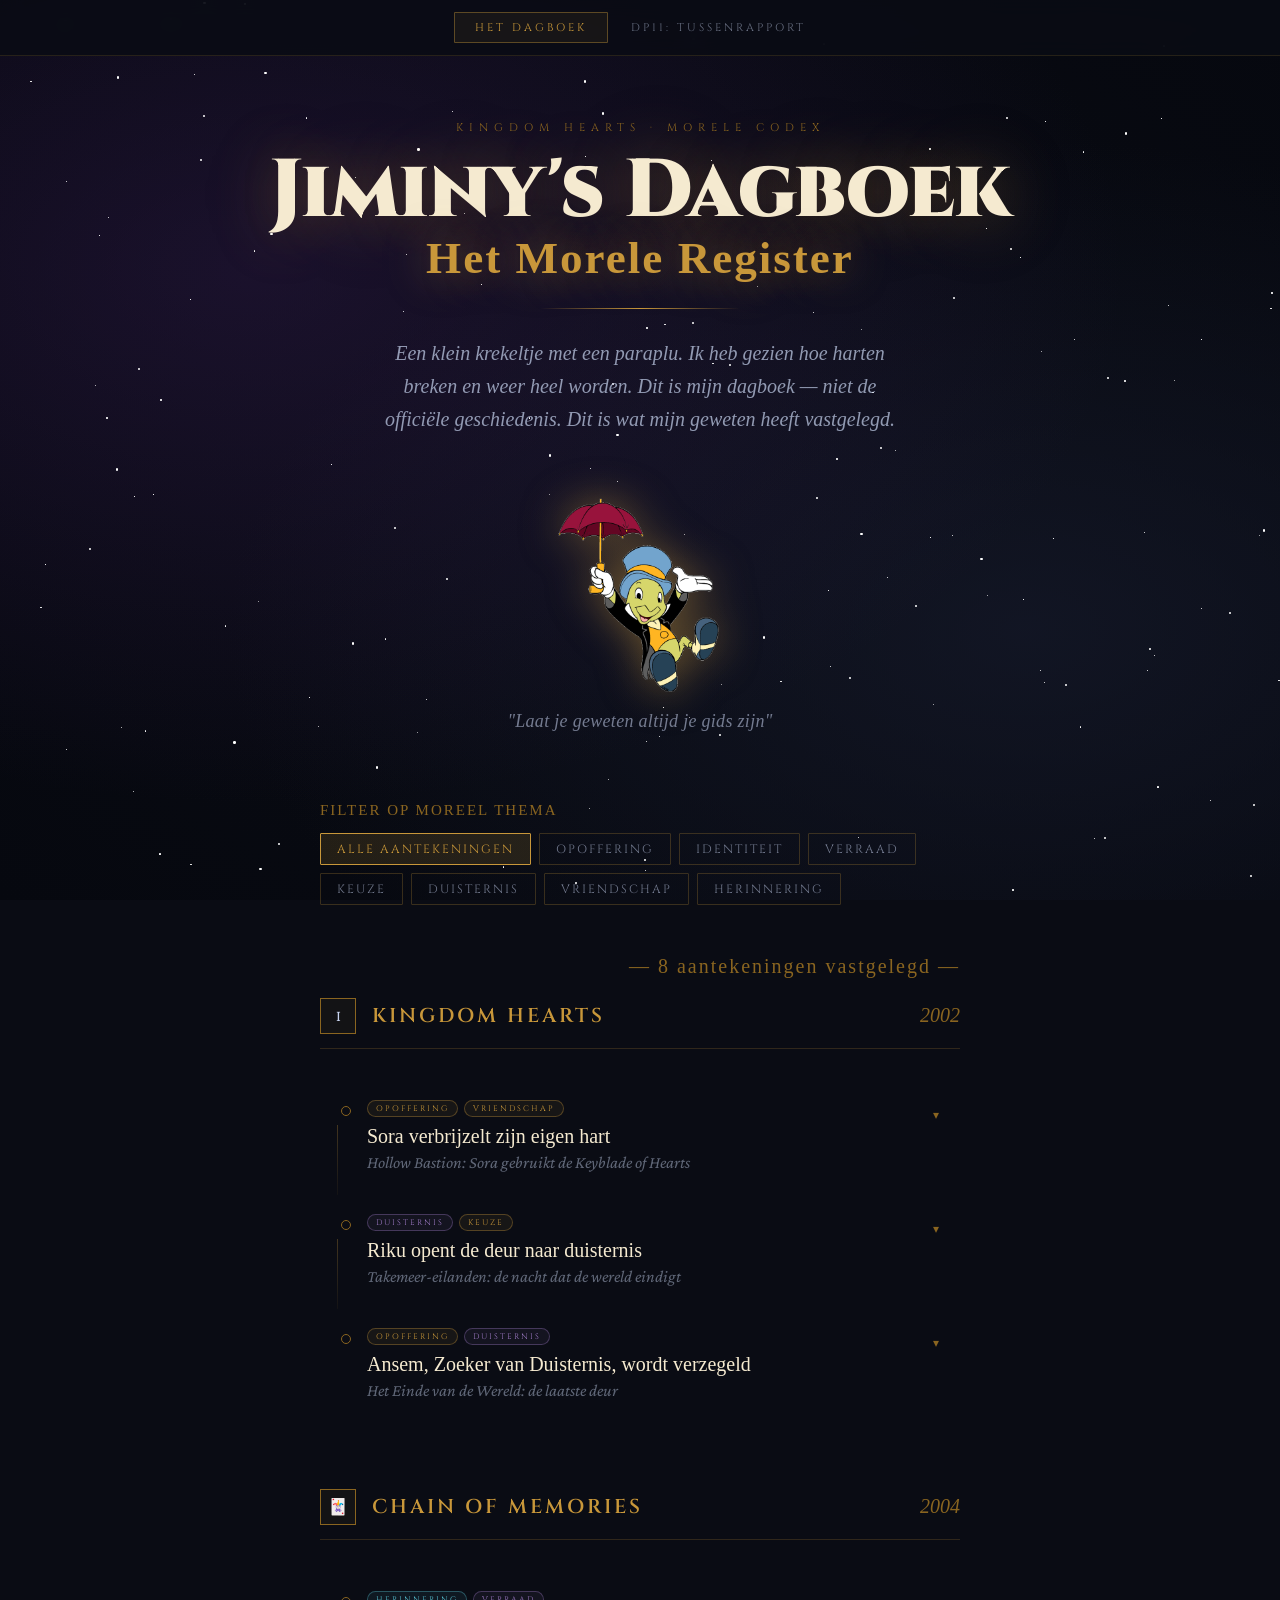
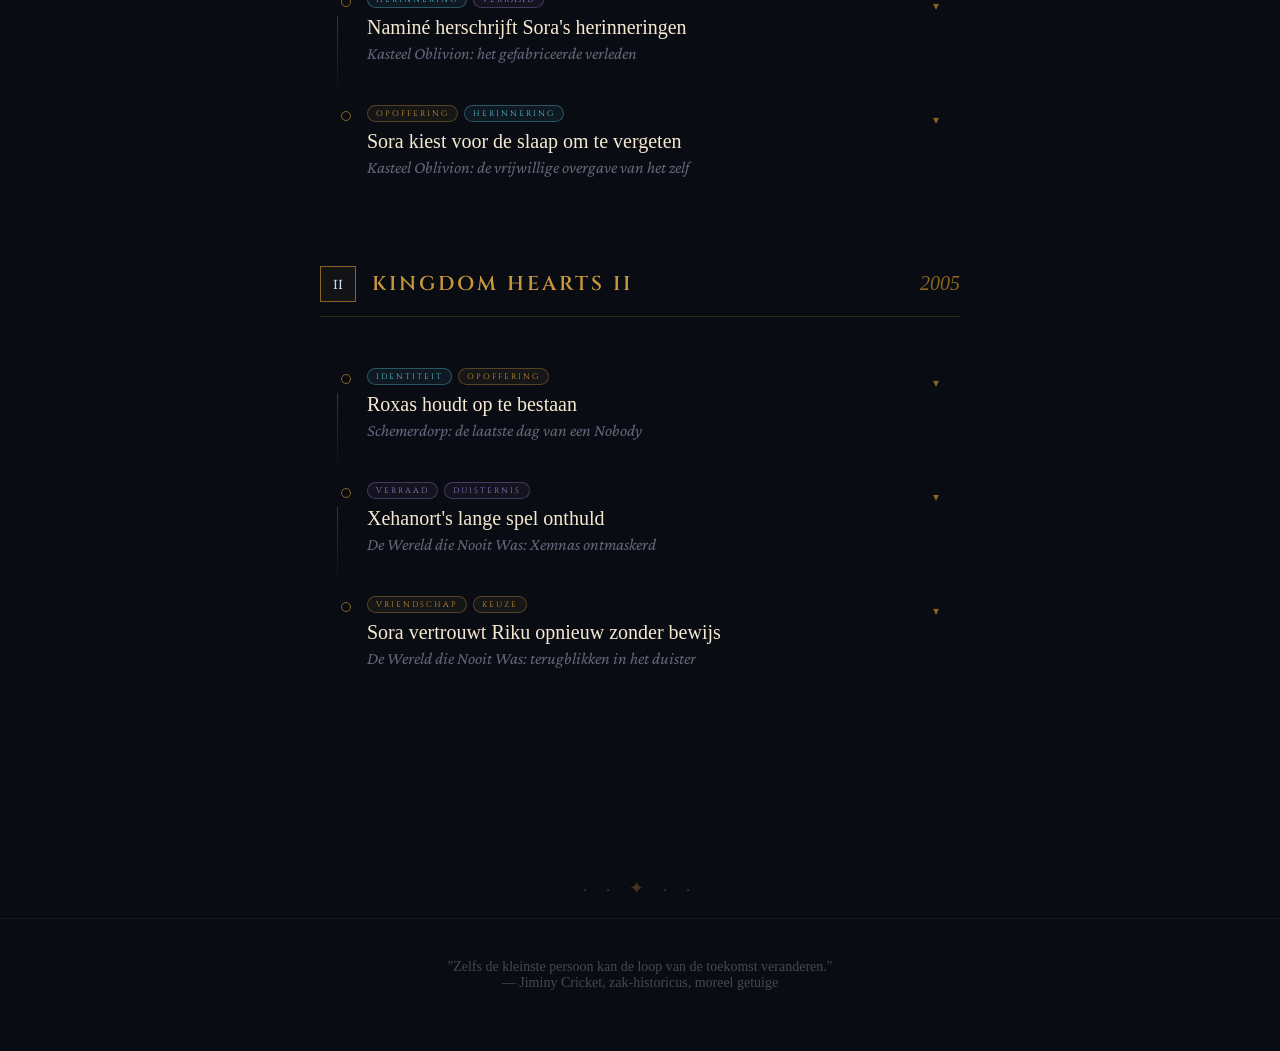
==== commit 984d02e6: "tussenrapport toegevoegd aan site Co-authored-by: Copilot <copilot@github.com>" ====
--- a/index.html
+++ b/index.html
@@ -3,7 +3,7 @@
 <head>
   <meta charset="UTF-8">
   <meta name="viewport" content="width=device-width, initial-scale=1.0">
-  <title>Jiminy's Dagboek | Het Morele Register</title>
+  <title>Jiminy's Dagboek — Het Morele Register</title>
   <link rel="preconnect" href="https://fonts.googleapis.com" crossorigin>
   <link href="https://fonts.googleapis.com/css2?family=IM+Fell+English:ital@0;1&family=Cinzel:wght@400;600;900&family=Crimson+Pro:ital,wght@0,300;0,400;1,300;1,400&display=swap" rel="stylesheet">
   <link rel="stylesheet" href="stijl.css">
@@ -12,6 +12,12 @@
 
 <!-- Sterrenveld -->
 <div class="stars" id="stars" aria-hidden="true"></div>
+
+<!-- Navigatie -->
+<nav class="site-nav" aria-label="Hoofdnavigatie">
+  <a href="index.html" class="nav-link actief" aria-current="page">Het Dagboek</a>
+  <a href="documentatie.html" class="nav-link">DP11: Tussenrapport</a>
+</nav>
 
 <!-- Header -->
 <header>
@@ -19,15 +25,15 @@
   <h1>Jiminy's Dagboek<em>Het Morele Register</em></h1>
   <div class="header-rule"></div>
   <p class="header-intro">
-    Een klein krekeltje met een paraplu ziet
-    hoe harten breken en weer heel worden.
-    Dit is mijn dagboek. Niet de officiële geschiedenis. Dit is wat mijn geweten heeft vastgelegd.
+    Een klein krekeltje met een paraplu.
+    Ik heb gezien hoe harten breken en weer heel worden.
+    Dit is mijn dagboek — niet de officiële geschiedenis. Dit is wat mijn geweten heeft vastgelegd.
   </p>
 </header>
 
 <!-- Jiminy figuur -->
 <div class="jiminy-quote">
-<img class="jiminy-figure" src="assets/jiminyumbrella.png" alt="Jiminy Cricket" aria-hidden="true">
+  <img class="jiminy-figure" src="assets/jiminyumbrella.png" alt="Jiminy Cricket" aria-hidden="true">
   <p class="jiminy-speech">"Laat je geweten altijd je gids zijn"</p>
 </div>
 
@@ -54,7 +60,7 @@
   <section class="game-chapter" aria-label="Kingdom Hearts">
     <div class="game-title">
       <div class="game-icon" aria-hidden="true">I</div>
-      <span class="game-name">Kingdom Hearts I</span>
+      <span class="game-name">Kingdom Hearts</span>
       <span class="game-year">2002</span>
     </div>
 
@@ -84,7 +90,7 @@
             De daad is een diepgaande omkering van het doel van de Keyblade. Het instrument van verovering
             dat tegen zijn eigen drager wordt gekeerd voor de bevrijding van anderen. Sora ruilt bewust
             zijn bestaan in voor het hart van Kairi, een keuze gedreven door liefde en niet door plicht.
-            Er is geen aarzeling, wat op zichzelf al een morele uitspraak is. Wanneer geweten en gevoel
+            Er is geen aarzeling — wat op zichzelf al een morele uitspraak is. Wanneer geweten en gevoel
             perfect samenvallen, wordt overleg overbodig.
           </p>
           <div class="moral-weight">
@@ -146,7 +152,7 @@
             <span class="tag tag-sacrifice">Opoffering</span>
             <span class="tag tag-darkness">Duisternis</span>
           </div>
-          <div class="entry-title">Ansem verzegeld</div>
+          <div class="entry-title">Ansem, Zoeker van Duisternis, wordt verzegeld</div>
           <div class="entry-subtitle">Het Einde van de Wereld: de laatste deur</div>
         </div>
         <div class="entry-arrow" aria-hidden="true">▾</div>
@@ -156,14 +162,14 @@
           <blockquote class="journal-text">
             Riku hield de deur van binnenuit vast zodat Sora en de Koning hem konden verzegelen.
             Ik zag hoe Sora zijn hand uitstak, maar hem niet kon redden. De deur sloot zich.
-            Duisternis verzwolg hen beiden en toch was het een daad van licht.
+            Duisternis verzwolg hen beiden — en toch was het een daad van licht.
           </blockquote>
           <p class="analysis-label">Jiminy's morele analyse</p>
           <p class="analysis-text">
             Het sluiten van de Deur naar Duisternis is een studie in verlossing door daad.
             Riku, wiens hele verhaal gekenmerkt werd door overgave aan het duister, verricht
             de zuiverste handeling van het verhaal: achterblijven zodat anderen kunnen leven.
-            Mickey's aanwezigheid versterkt het thema zelfs in het diepste duister blijven
+            Mickey's aanwezigheid versterkt het thema — zelfs in het diepste duister blijven
             kleine lichtjes branden. Opoffering heeft geen publiek nodig.
           </p>
           <div class="moral-weight">
@@ -212,7 +218,7 @@
           <p class="analysis-text">
             Naminé's manipulatie stelt de donkerste vraag in Kingdom Hearts:
             als herinneringen het zelf definiëren, wat blijft er over wanneer ze worden vervalst?
-            Sora's liefde voor Naminé voelt voor hem echt aan en is daarmee ook echt. De morele last
+            Sora's liefde voor Naminé voelt voor hem echt aan — en is daarmee ook echt. De morele last
             ligt niet bij Sora, maar bij degenen die zijn vermogen tot vertrouwen als wapen gebruikten.
             Naminé koos hier zelf niet voor, wat schuld compliceert zonder haar te wissen.
           </p>
@@ -251,7 +257,7 @@
           </blockquote>
           <p class="analysis-label">Jiminy's morele analyse</p>
           <p class="analysis-text">
-            Vrijwillig afstand doen van herinneringen en daarmee van identiteit om een
+            Vrijwillig afstand doen van herinneringen — en daarmee van identiteit — om een
             eerdere versie van zichzelf te herstellen is een filosofisch paradox in het hart van
             Chain of Memories. Welke Sora verdient het te bestaan: degene die groeide door
             Kasteel Oblivion, of degene wiens oorspronkelijke banden worden hersteld?
@@ -305,7 +311,7 @@
             onschuldig is. Hij vroeg er niet om geboren te worden, hij vroeg er niet om uitgewist te worden.
             Zijn ontbinding stelt een vraag die we nooit zouden kunnen beantwoorden:
             heeft een gecreëerd persoon gelijke rechten als een "echt" persoon?
-            Roxas' zelfloze aanvaarding "Ik ben Sora's Nobody. Ik moet gaan."
+            Roxas' zelfloze aanvaarding — "Ik ben Sora's Nobody. Ik moet gaan." —
             is ofwel diepgaand volwassen, ofwel het resultaat van een identiteit die zo volledig
             gekoloniseerd is door zijn oorsprong dat verzet hem nooit werkelijk ter beschikking stond.
           </p>
@@ -345,7 +351,7 @@
           <p class="analysis-text">
             Xehanort personificeert het gevaar van de ideoloog. Iemand die zo zeker is van
             zijn theorie over het universum dat individuele levens aanvaardbare bijkomende schade worden.
-            Zijn experimenten op Ventus, Terra en Aqua, zijn orkestratie van de Keyblade-oorlog
+            Zijn experimenten op Ventus, Terra en Aqua, zijn orkestratie van de Keyblade-oorlog —
             dit zijn geen daden van kwaad omwille van het kwaad, maar van absolute overtuiging.
             Kingdom Hearts betoogt consequent dat zekerheid zonder empathie de ware vorm van duisternis is.
           </p>
@@ -383,8 +389,8 @@
           </blockquote>
           <p class="analysis-label">Jiminy's morele analyse</p>
           <p class="analysis-text">
-            Sora's herkenning van Riku gehuld in Ansem's gedaante, op de plek van
-            uiterste duisternis is de culminatie van de centrale morele stelling in ons verhaal.
+            Sora's herkenning van Riku — gehuld in Ansem's gedaante, op de plek van
+            uiterste duisternis — is de culminatie van de centrale morele stelling in ons verhaal.
             Het hart ziet wat de ogen niet kunnen zien. Het is een pleidooi voor
             vertrouwen als morele daad op zich, los van bewijs.
             In een verhaal vol manipulatie, valse schijn en gefabriceerde identiteiten
@@ -410,8 +416,7 @@
 <footer>
   <p class="footer-text">
     "Zelfs de kleinste persoon kan de loop van de toekomst veranderen."<br>
-    <br>
-    — Jiminy Cricket, moreel getuige
+    — Jiminy Cricket, zak-historicus, moreel getuige
   </p>
 </footer>
 
--- a/stijl.css
+++ b/stijl.css
@@ -32,6 +32,46 @@
   --scroll-width:      680px;
 }
 
+/* ─── PAGINANAVIGATIE ─── */
+.site-nav {
+  position: fixed;
+  top: 0;
+  left: 0;
+  right: 0;
+  z-index: 100;
+  display: flex;
+  justify-content: center;
+  gap: 2px;
+  padding: 12px 20px;
+  background: rgba(10, 12, 20, 0.85);
+  backdrop-filter: blur(10px);
+  border-bottom: 1px solid rgba(var(--gold-rgb), 0.15);
+}
+
+.nav-link {
+  font-family: 'Cinzel', serif;
+  font-size: 11px;
+  letter-spacing: 3px;
+  text-transform: uppercase;
+  color: rgba(200, 212, 240, 0.5);
+  text-decoration: none;
+  padding: 7px 20px;
+  border: 1px solid transparent;
+  border-radius: 1px;
+  transition: all 0.25s ease;
+}
+
+.nav-link:hover {
+  color: var(--gold);
+  border-color: rgba(var(--gold-rgb), 0.2);
+}
+
+.nav-link.actief {
+  color: var(--gold);
+  border-color: rgba(var(--gold-rgb), 0.4);
+  background: rgba(var(--gold-rgb), 0.07);
+}
+
 /* ─── RESET ─── */
 *, *::before, *::after {
   margin: 0;
@@ -90,12 +130,12 @@
   position: relative;
   z-index: 10;
   text-align: center;
-  padding: 80px 20px 60px;
+  padding: 120px 20px 60px; /* extra ruimte boven voor vaste navigatiebalk */
 }
 
 .header-deco {
   font-family: 'Cinzel', serif;
-  font-size: 15px;
+  font-size: 11px;
   letter-spacing: 6px;
   color: var(--gold-dim);
   text-transform: uppercase;
@@ -145,7 +185,7 @@
   font-style: italic;
   font-size: 20px;
   line-height: 1.65;
-  color: rgba(200, 212, 240, 0.78);
+  color: rgba(200, 212, 240, 0.7);
   opacity: 0;
   animation: fadeUp 1s ease 1.1s forwards;
 }
@@ -163,11 +203,10 @@
 }
 
 .jiminy-figure {
-  display: block;
-  width: auto;
+  font-size: 72px;
+  line-height: 1;
   height: 200px;
-  margin: 0 auto 12px;
-  object-fit: contain;
+  margin-bottom: 12px;
   filter: drop-shadow(0 0 20px rgba(var(--gold-rgb), 0.5));
   animation: float 4s ease-in-out infinite;
 }
@@ -181,7 +220,7 @@
   font-family: 'IM Fell English', serif;
   font-style: italic;
   font-size: 18px;
-  color: rgba(200, 212, 240, 0.78);
+  color: rgba(200, 212, 240, 0.55);
   letter-spacing: 0.3px;
 }
 
@@ -214,7 +253,7 @@
 .filter-btn {
   background: transparent;
   border: 1px solid rgba(var(--gold-rgb), 0.25);
-  color: rgba(200, 212, 240, 0.78);
+  color: rgba(200, 212, 240, 0.55);
   font-family: 'Cinzel', serif;
   font-size: 12px;
   letter-spacing: 2px;
@@ -419,7 +458,7 @@
   font-family: 'Crimson Pro', serif;
   font-style: italic;
   font-size: 17px;
-  color: rgba(200, 212, 240, 0.78);
+  color: rgba(200, 212, 240, 0.45);
 }
 
 .entry-arrow {
@@ -511,7 +550,7 @@
   font-family: 'Crimson Pro', Georgia, serif;
   font-size: 16px;
   line-height: 1.7;
-  color: rgba(200, 212, 240, 0.78);
+  color: rgba(200, 212, 240, 0.75);
 }
 
 .moral-weight {
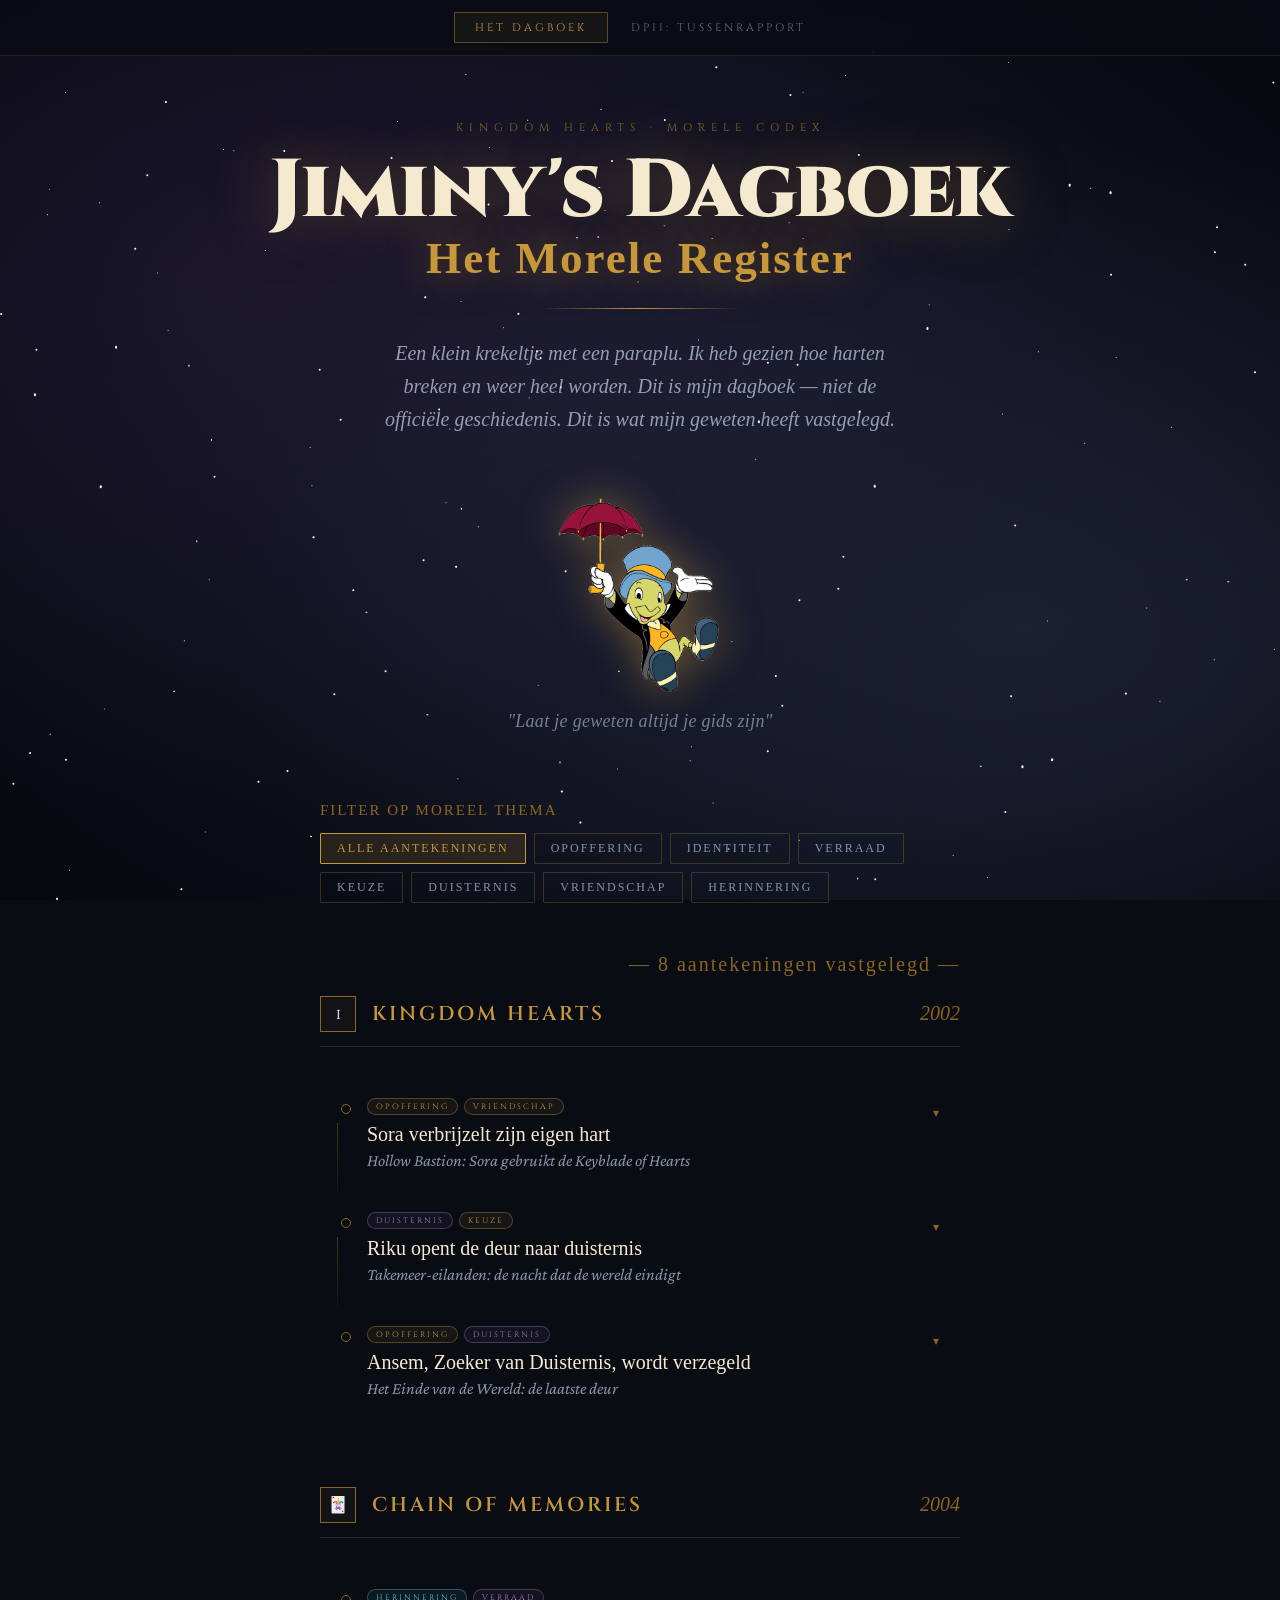
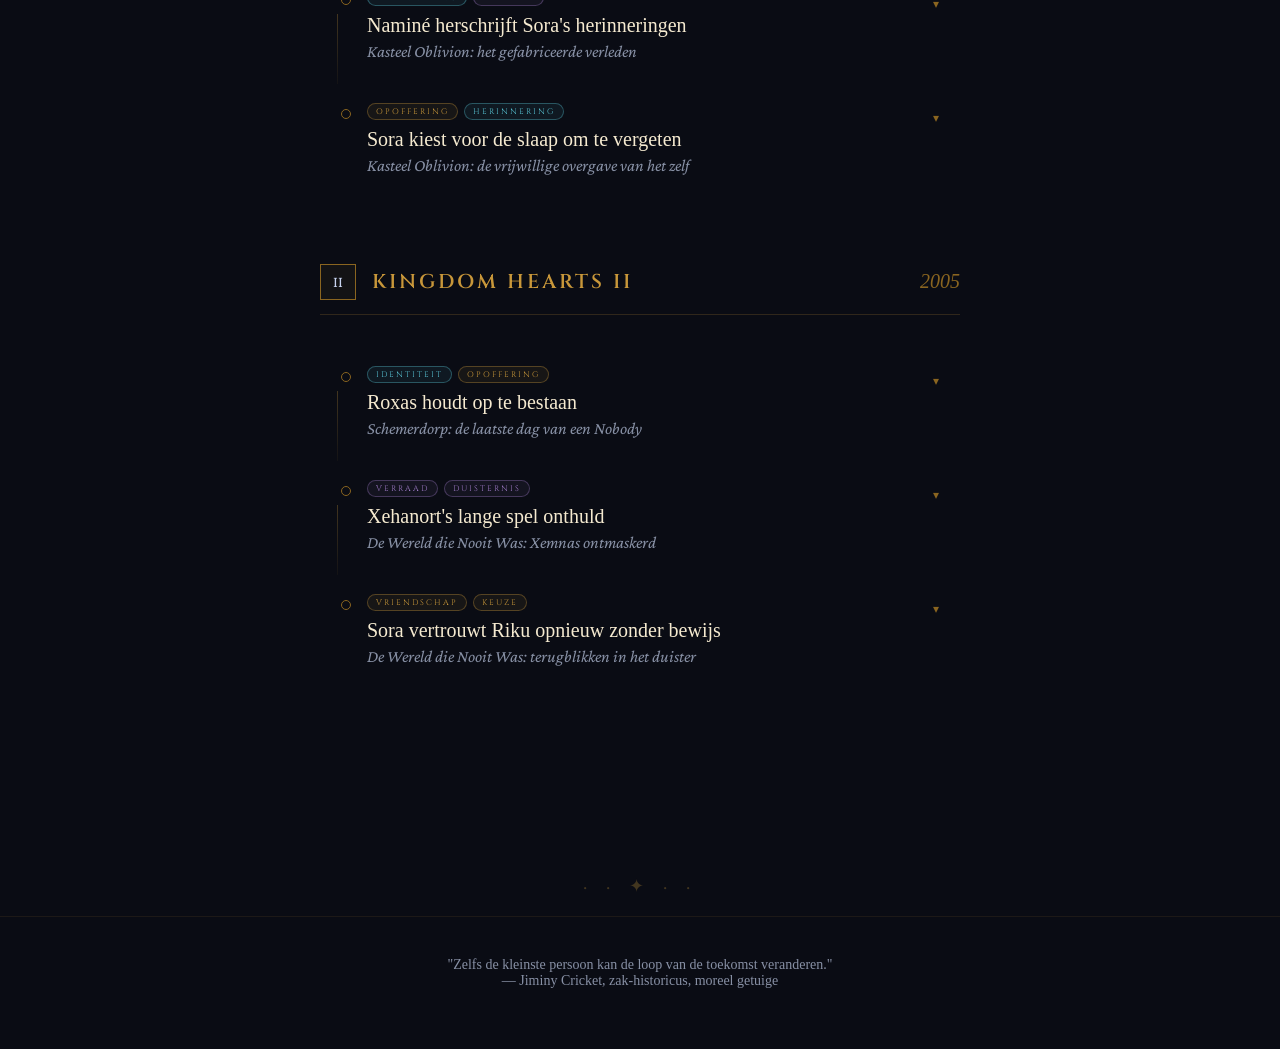
==== commit 32b1f80b: "Camera bug fix" ====
--- a/index.html
+++ b/index.html
@@ -7,6 +7,34 @@
   <link rel="preconnect" href="https://fonts.googleapis.com" crossorigin>
   <link href="https://fonts.googleapis.com/css2?family=IM+Fell+English:ital@0;1&family=Cinzel:wght@400;600;900&family=Crimson+Pro:ital,wght@0,300;0,400;1,300;1,400&display=swap" rel="stylesheet">
   <link rel="stylesheet" href="stijl.css">
+  <style>
+    .ar-launch-btn {
+      display: inline-flex;
+      align-items: center;
+      gap: 8px;
+      margin-top: 18px;
+      font-family: 'Cinzel', serif;
+      font-size: 10px;
+      letter-spacing: 3px;
+      text-transform: uppercase;
+      color: var(--gold);
+      text-decoration: none;
+      padding: 9px 18px;
+      border: 1px solid rgba(var(--gold-rgb), 0.35);
+      border-radius: 1px;
+      background: rgba(var(--gold-rgb), 0.05);
+      transition: all 0.25s ease;
+    }
+    .ar-launch-btn:hover {
+      background: rgba(var(--gold-rgb), 0.12);
+      border-color: var(--gold);
+      box-shadow: 0 0 12px rgba(var(--gold-rgb), 0.15);
+    }
+    .ar-launch-btn .ar-icon {
+      font-size: 14px;
+      animation: float 3s ease-in-out infinite;
+    }
+  </style>
 </head>
 <body>
 
@@ -100,6 +128,9 @@
             </div>
             <span class="weight-value">95</span>
           </div>
+          <a href="ar.html?entry=sora-hart&terug=index.html" class="ar-launch-btn">
+            <span class="ar-icon">🦗</span> Open in AR
+          </a>
         </div>
       </div>
     </article>
@@ -139,6 +170,9 @@
             </div>
             <span class="weight-value">82</span>
           </div>
+          <a href="ar.html?entry=riku-deur&terug=index.html" class="ar-launch-btn">
+            <span class="ar-icon">🦗</span> Open in AR
+          </a>
         </div>
       </div>
     </article>
@@ -179,6 +213,9 @@
             </div>
             <span class="weight-value">90</span>
           </div>
+          <a href="ar.html?entry=ansem-verzegeld&terug=index.html" class="ar-launch-btn">
+            <span class="ar-icon">🦗</span> Open in AR
+          </a>
         </div>
       </div>
     </article>
@@ -229,6 +266,9 @@
             </div>
             <span class="weight-value">88</span>
           </div>
+          <a href="ar.html?entry=namine-herinneringen&terug=index.html" class="ar-launch-btn">
+            <span class="ar-icon">🦗</span> Open in AR
+          </a>
         </div>
       </div>
     </article>
@@ -271,6 +311,9 @@
             </div>
             <span class="weight-value">78</span>
           </div>
+          <a href="ar.html?entry=sora-slaap&terug=index.html" class="ar-launch-btn">
+            <span class="ar-icon">🦗</span> Open in AR
+          </a>
         </div>
       </div>
     </article>
@@ -322,6 +365,9 @@
             </div>
             <span class="weight-value">93</span>
           </div>
+          <a href="ar.html?entry=roxas-verdwijnt&terug=index.html" class="ar-launch-btn">
+            <span class="ar-icon">🦗</span> Open in AR
+          </a>
         </div>
       </div>
     </article>
@@ -362,6 +408,9 @@
             </div>
             <span class="weight-value">97</span>
           </div>
+          <a href="ar.html?entry=xehanort-onthuld&terug=index.html" class="ar-launch-btn">
+            <span class="ar-icon">🦗</span> Open in AR
+          </a>
         </div>
       </div>
     </article>
@@ -403,6 +452,9 @@
             </div>
             <span class="weight-value">72</span>
           </div>
+          <a href="ar.html?entry=sora-vertrouwen&terug=index.html" class="ar-launch-btn">
+            <span class="ar-icon">🦗</span> Open in AR
+          </a>
         </div>
       </div>
     </article>
@@ -523,4 +575,4 @@
   });
 </script>
 </body>
-</html>
+</html>
--- a/stijl.css
+++ b/stijl.css
@@ -30,6 +30,14 @@
   /* Overig */
   --accent-red:        #8b2020;
   --scroll-width:      680px;
+}
+
+main {
+  position: relative;
+  z-index: 10;
+  max-width: var(--scroll-width);
+  margin: 0 auto;
+  padding: 0 20px;
 }
 
 /* ─── PAGINANAVIGATIE ─── */
@@ -97,9 +105,9 @@
   position: fixed;
   inset: 0;
   background:
-    radial-gradient(ellipse at 20% 30%, rgba(61, 31, 94, 0.35) 0%, transparent 60%),
-    radial-gradient(ellipse at 80% 70%, rgba(20, 24, 40, 0.8)  0%, transparent 55%),
-    radial-gradient(ellipse at 50% 50%, #0a0c14 0%, #06080f 100%);
+    radial-gradient(ellipse at 20% 30%, rgba(54, 34, 77, 0.35) 0%, transparent 60%),
+    radial-gradient(ellipse at 80% 70%, rgba(31, 36, 56, 0.8)  0%, transparent 55%),
+    radial-gradient(ellipse at 50% 50%, #161929 0%, #06080f 100%);
   pointer-events: none;
   z-index: 0;
 }
@@ -113,8 +121,10 @@
 }
 
 .star {
-  position: absolute;
+  position: sticky;
+  top: 0;
   border-radius: 50%;
+  z-index: 0;
   background: white;
   animation: twinkle var(--d, 3s) ease-in-out infinite alternate;
   animation-delay: var(--delay, 0s);
@@ -253,8 +263,8 @@
 .filter-btn {
   background: transparent;
   border: 1px solid rgba(var(--gold-rgb), 0.25);
-  color: rgba(200, 212, 240, 0.55);
-  font-family: 'Cinzel', serif;
+  color: rgba(200, 212, 240, 0.659);
+  font-family: 'IM Fell English', serif;
   font-size: 12px;
   letter-spacing: 2px;
   text-transform: uppercase;
@@ -458,7 +468,7 @@
   font-family: 'Crimson Pro', serif;
   font-style: italic;
   font-size: 17px;
-  color: rgba(200, 212, 240, 0.45);
+  color: rgba(200, 212, 240, 0.659);
 }
 
 .entry-arrow {
@@ -632,7 +642,7 @@
 .footer-text {
   font-family: 'IM Fell English', serif;
   font-size: 14px;
-  color: rgba(200, 212, 240, 0.3);
+  color: rgba(200, 212, 240, 0.659);
 }
 
 /* ─── ANIMATIES ─── */
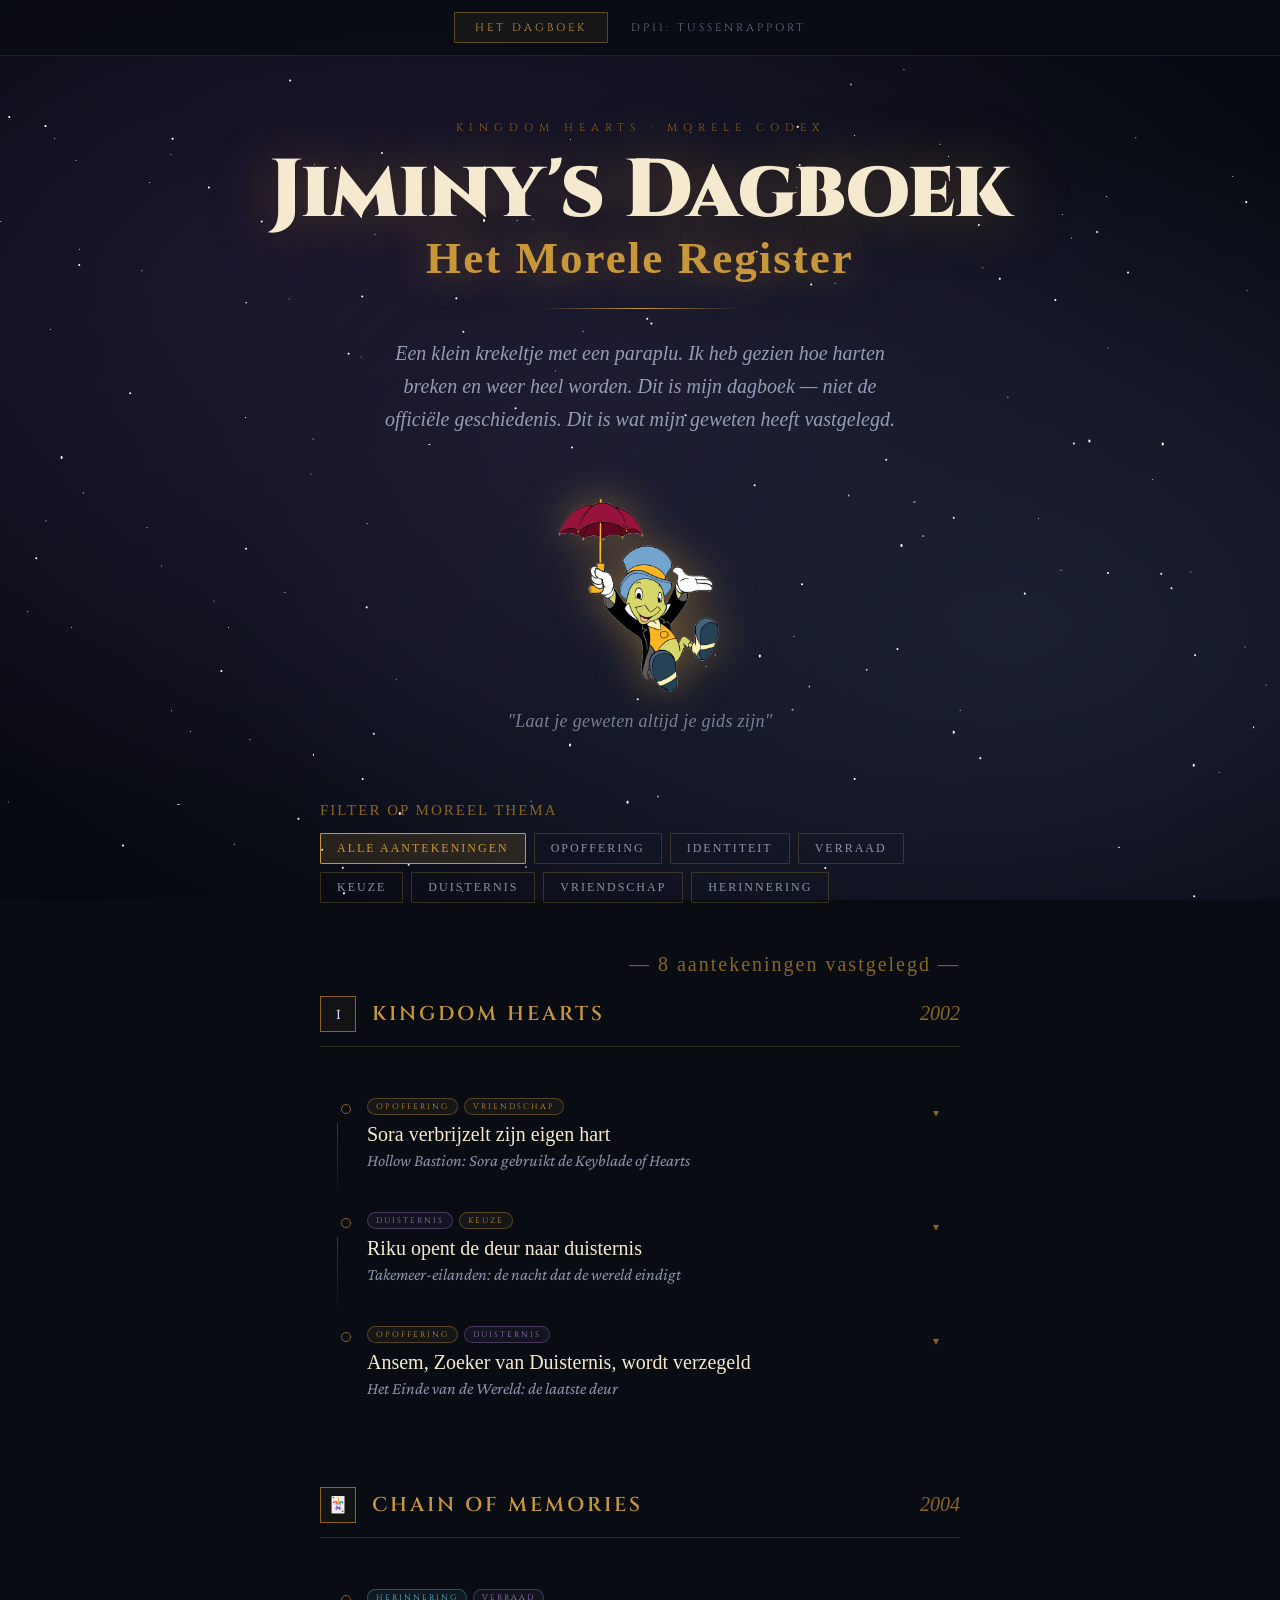
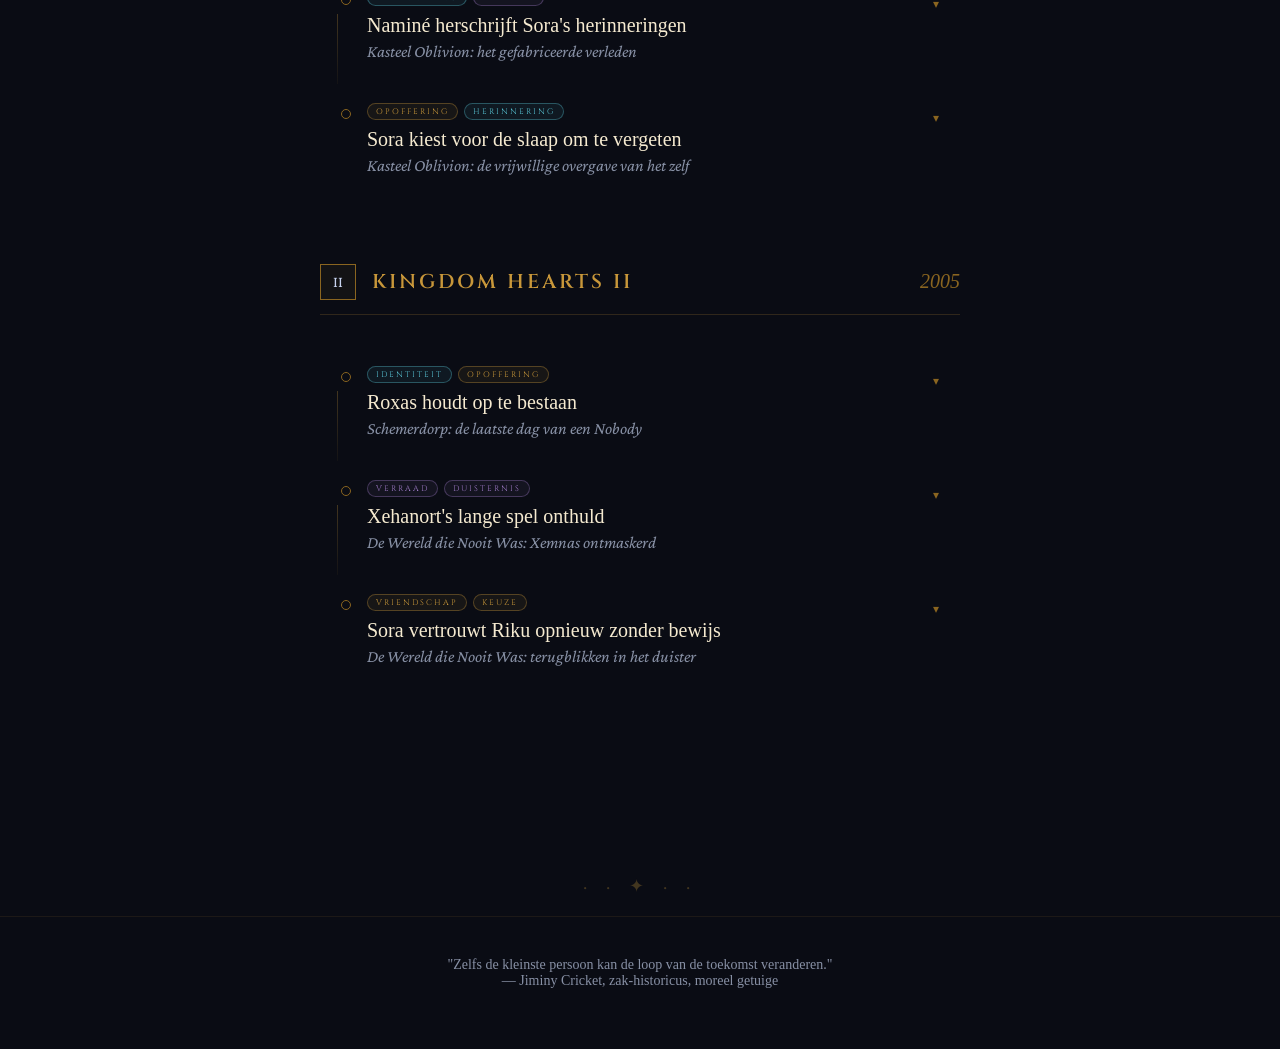
==== commit 9a0d9e40: "structuur aangepast zodat media juist wordt opgehaald" ====
--- a/index.html
+++ b/index.html
@@ -473,6 +473,41 @@
 </footer>
 
 <script>
+  // ─── AMBIENT AUDIO ───
+  const ambientAudio = new Audio('assets/audio/ambient-home.mp3');
+  ambientAudio.loop = true;
+  ambientAudio.volume = 0;
+
+  function startAmbient() {
+    ambientAudio.play().then(() => {
+      // Fade in naar volume 0.22 over 3 seconden
+      let vol = 0;
+      const fadeIn = setInterval(() => {
+        vol = Math.min(vol + 0.01, 0.22);
+        ambientAudio.volume = vol;
+        if (vol >= 0.22) clearInterval(fadeIn);
+      }, 135);
+    }).catch(() => {});
+    document.removeEventListener('click', startAmbient);
+    document.removeEventListener('keydown', startAmbient);
+    document.removeEventListener('touchstart', startAmbient);
+  }
+
+  // Probeer direct te starten; browsers blokkeren dit totdat gebruiker iets doet
+  ambientAudio.play().then(() => {
+    let vol = 0;
+    const fadeIn = setInterval(() => {
+      vol = Math.min(vol + 0.01, 0.22);
+      ambientAudio.volume = vol;
+      if (vol >= 0.22) clearInterval(fadeIn);
+    }, 135);
+  }).catch(() => {
+    // Autoplay geblokkeerd: wacht op eerste interactie
+    document.addEventListener('click', startAmbient, { once: true });
+    document.addEventListener('keydown', startAmbient, { once: true });
+    document.addEventListener('touchstart', startAmbient, { once: true });
+  });
+
   // ─── STERRENVELD ───
   const starsEl = document.getElementById('stars');
   const fragment = document.createDocumentFragment();
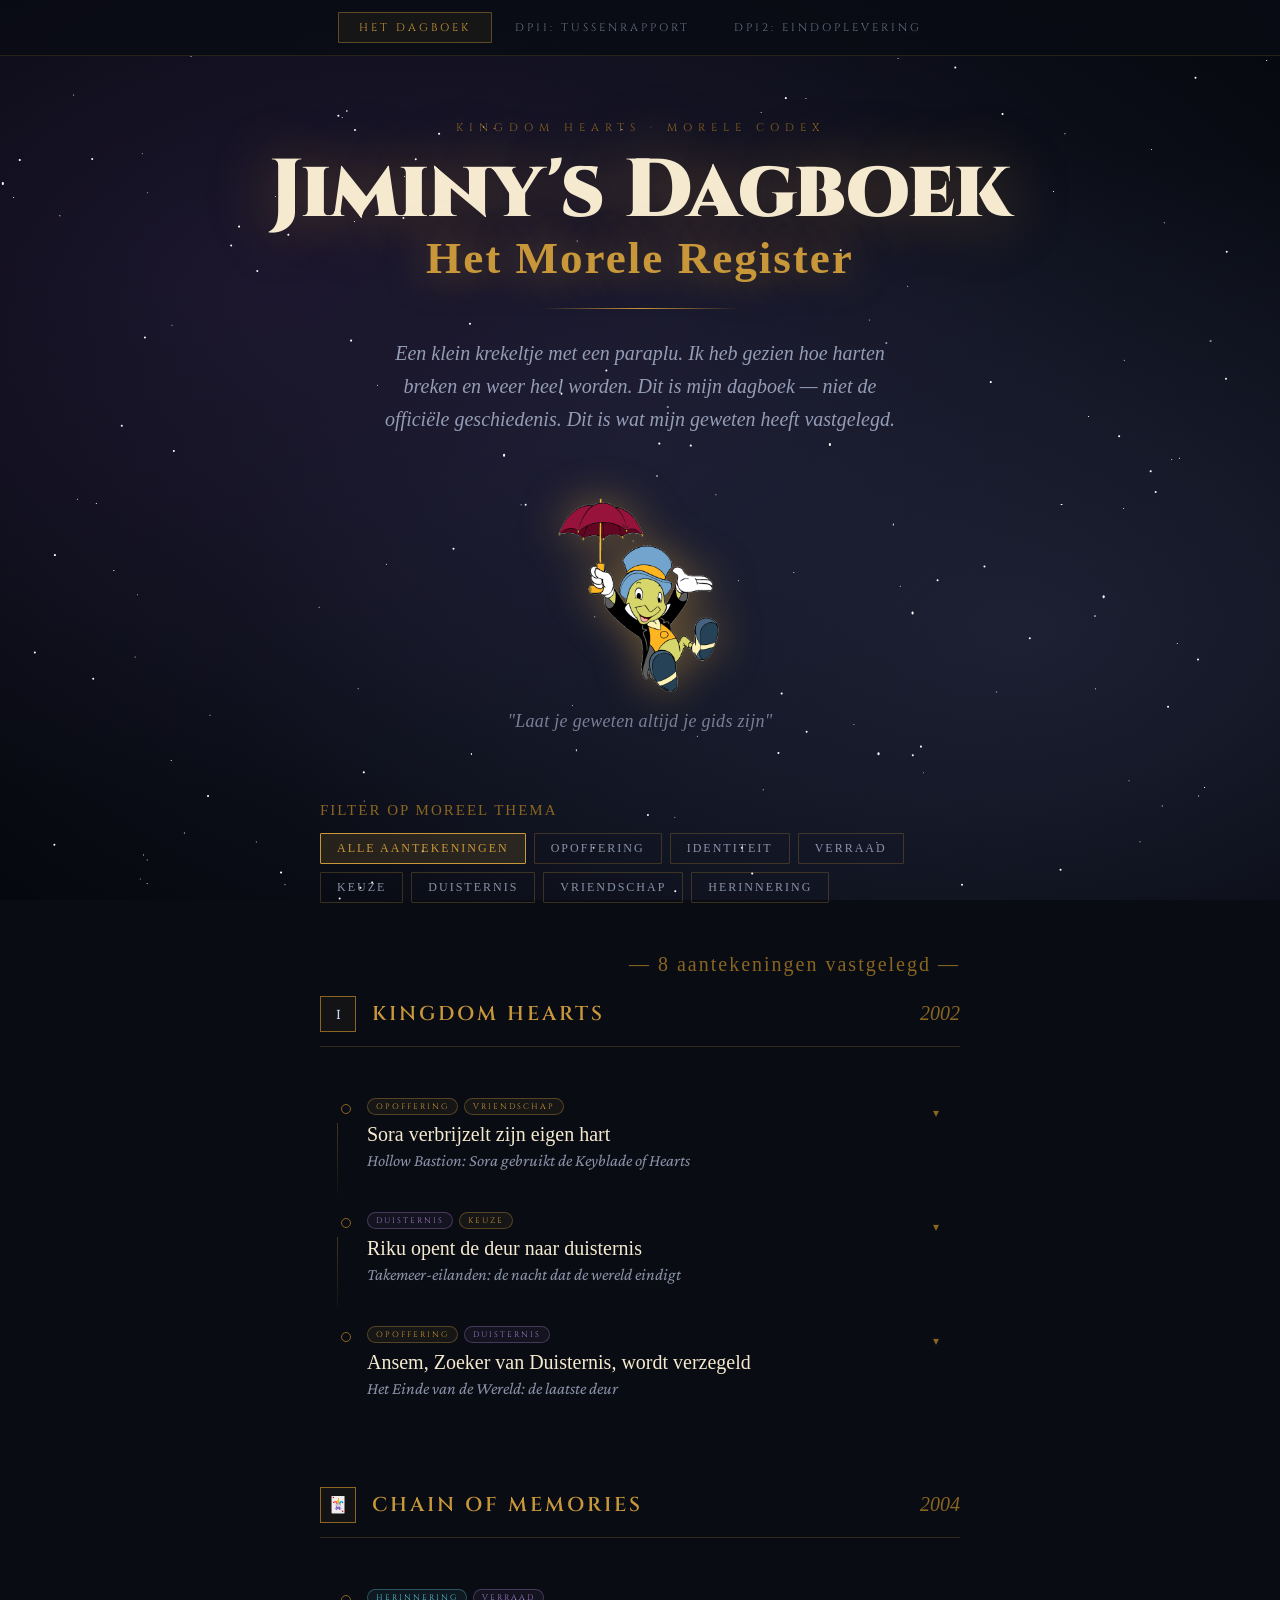
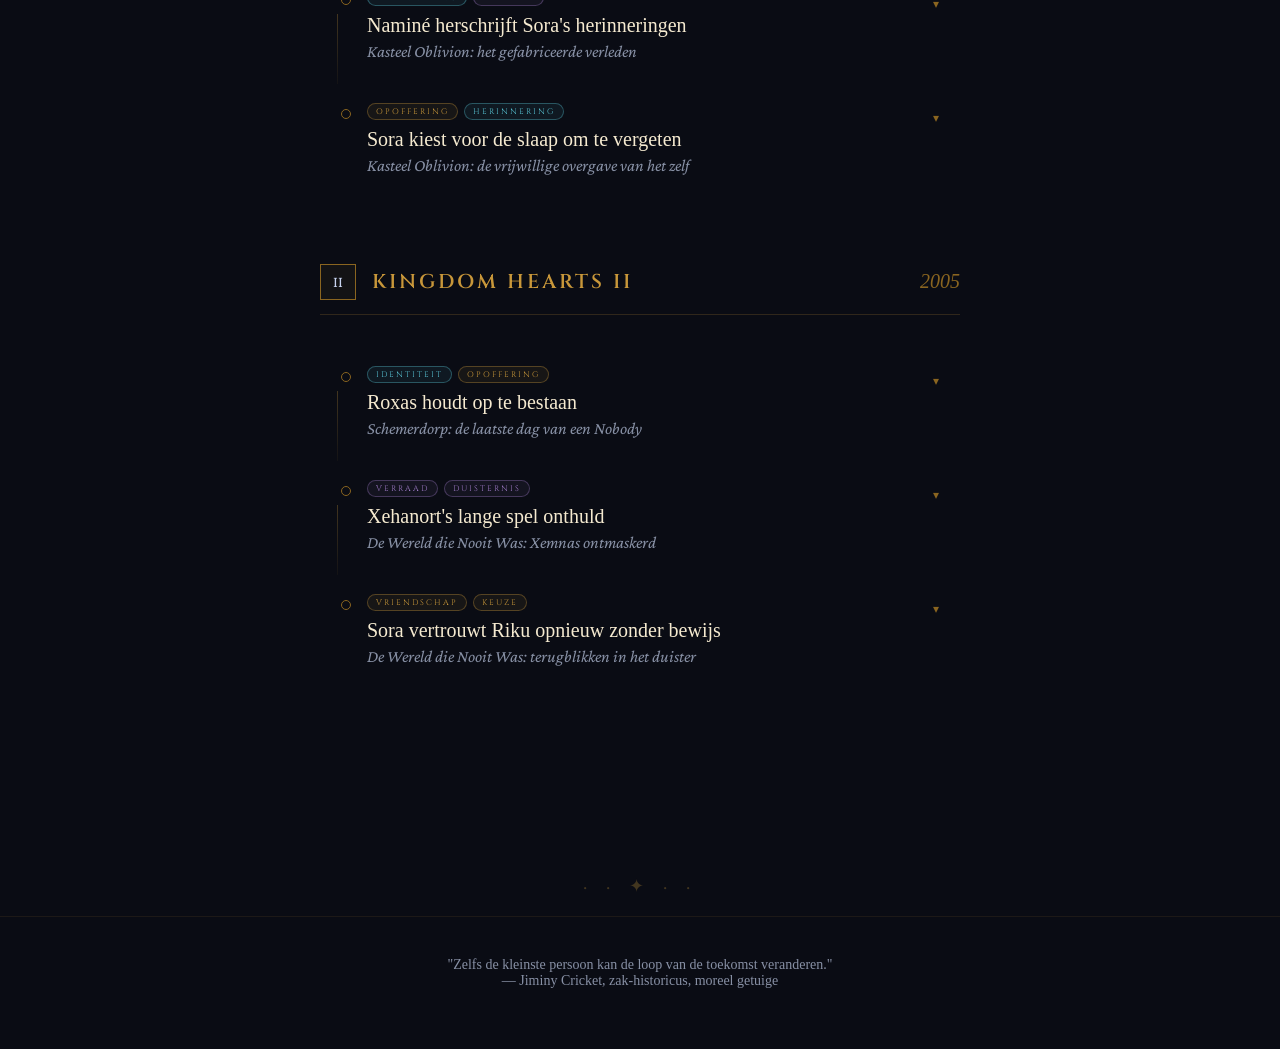
==== commit 9ae22d57: "Documentatie voor DP12: Eindoplevering toegevoegd" ====
--- a/index.html
+++ b/index.html
@@ -44,7 +44,8 @@
 <!-- Navigatie -->
 <nav class="site-nav" aria-label="Hoofdnavigatie">
   <a href="index.html" class="nav-link actief" aria-current="page">Het Dagboek</a>
-  <a href="documentatie.html" class="nav-link">DP11: Tussenrapport</a>
+  <a href="documentatie2.html" class="nav-link">DP11: Tussenrapport</a>
+  <a href="documentatie2.html" class="nav-link" aria-current="page">DP12: Eindoplevering</a>
 </nav>
 
 <!-- Header -->
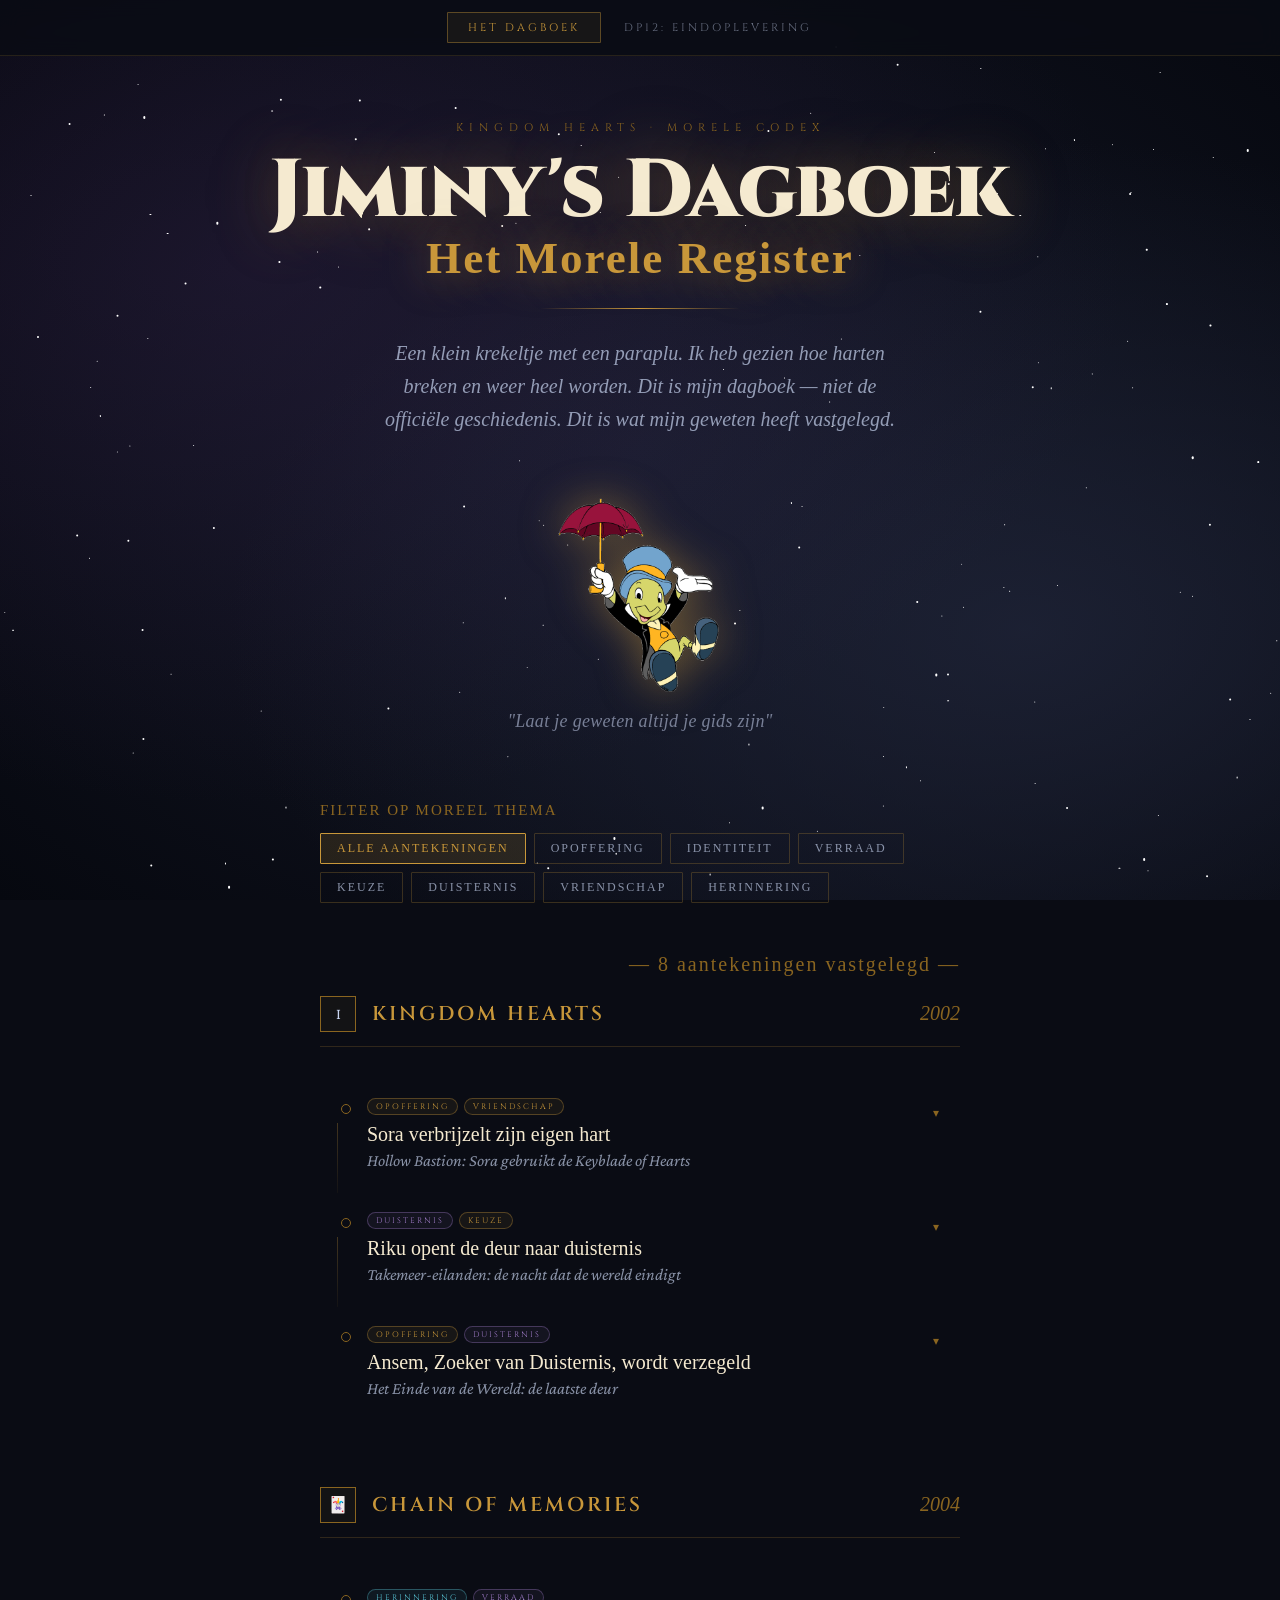
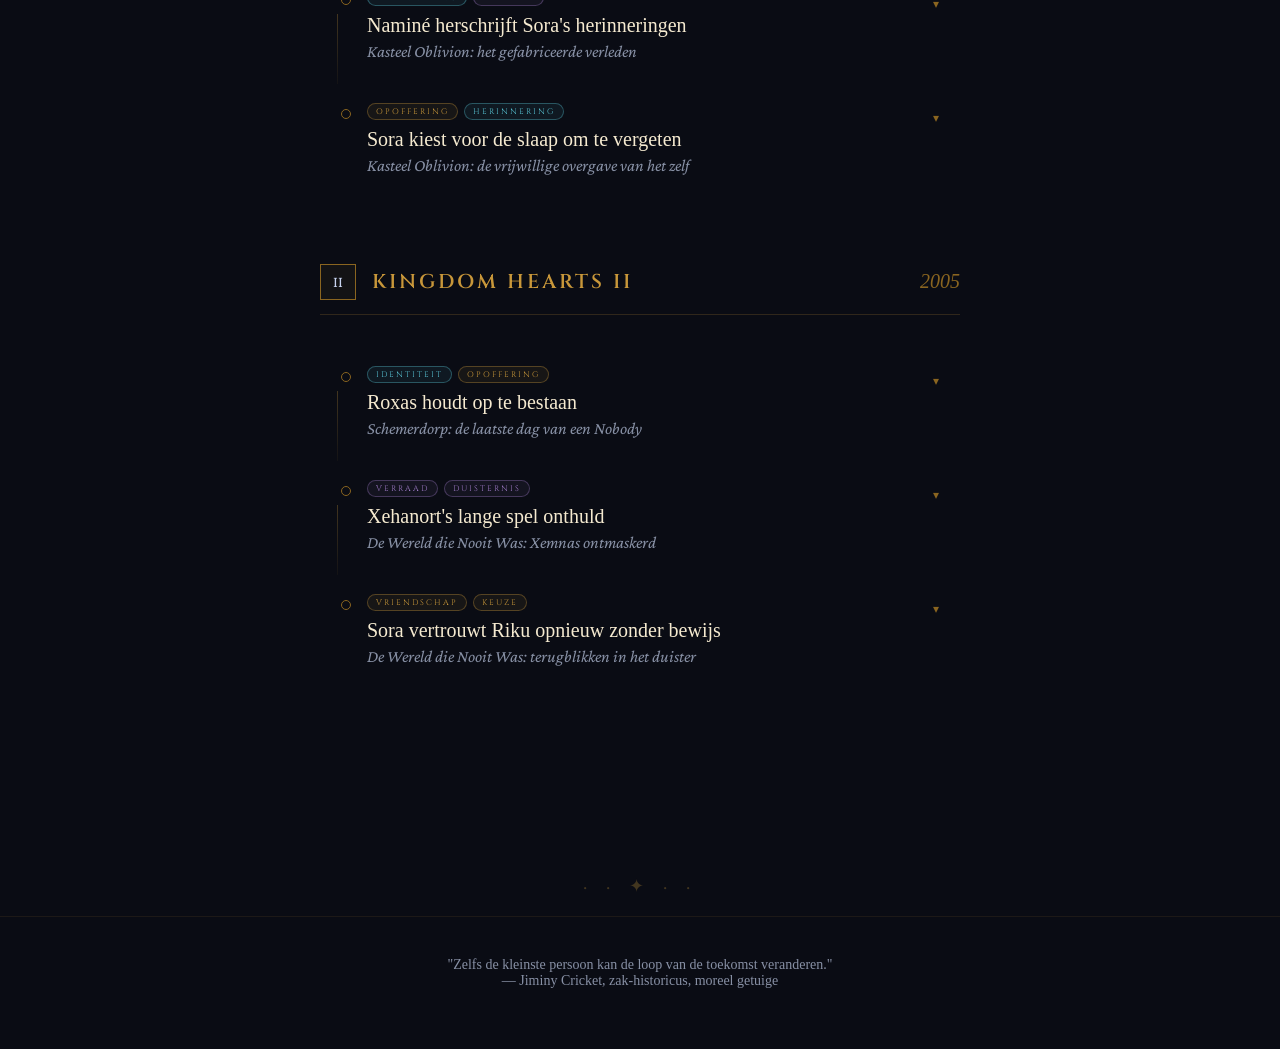
==== commit b7438b84: "DP11 uit de navigatie gehaald vanwege mobiele restricties" ====
--- a/index.html
+++ b/index.html
@@ -44,7 +44,6 @@
 <!-- Navigatie -->
 <nav class="site-nav" aria-label="Hoofdnavigatie">
   <a href="index.html" class="nav-link actief" aria-current="page">Het Dagboek</a>
-  <a href="documentatie2.html" class="nav-link">DP11: Tussenrapport</a>
   <a href="documentatie2.html" class="nav-link" aria-current="page">DP12: Eindoplevering</a>
 </nav>
 
